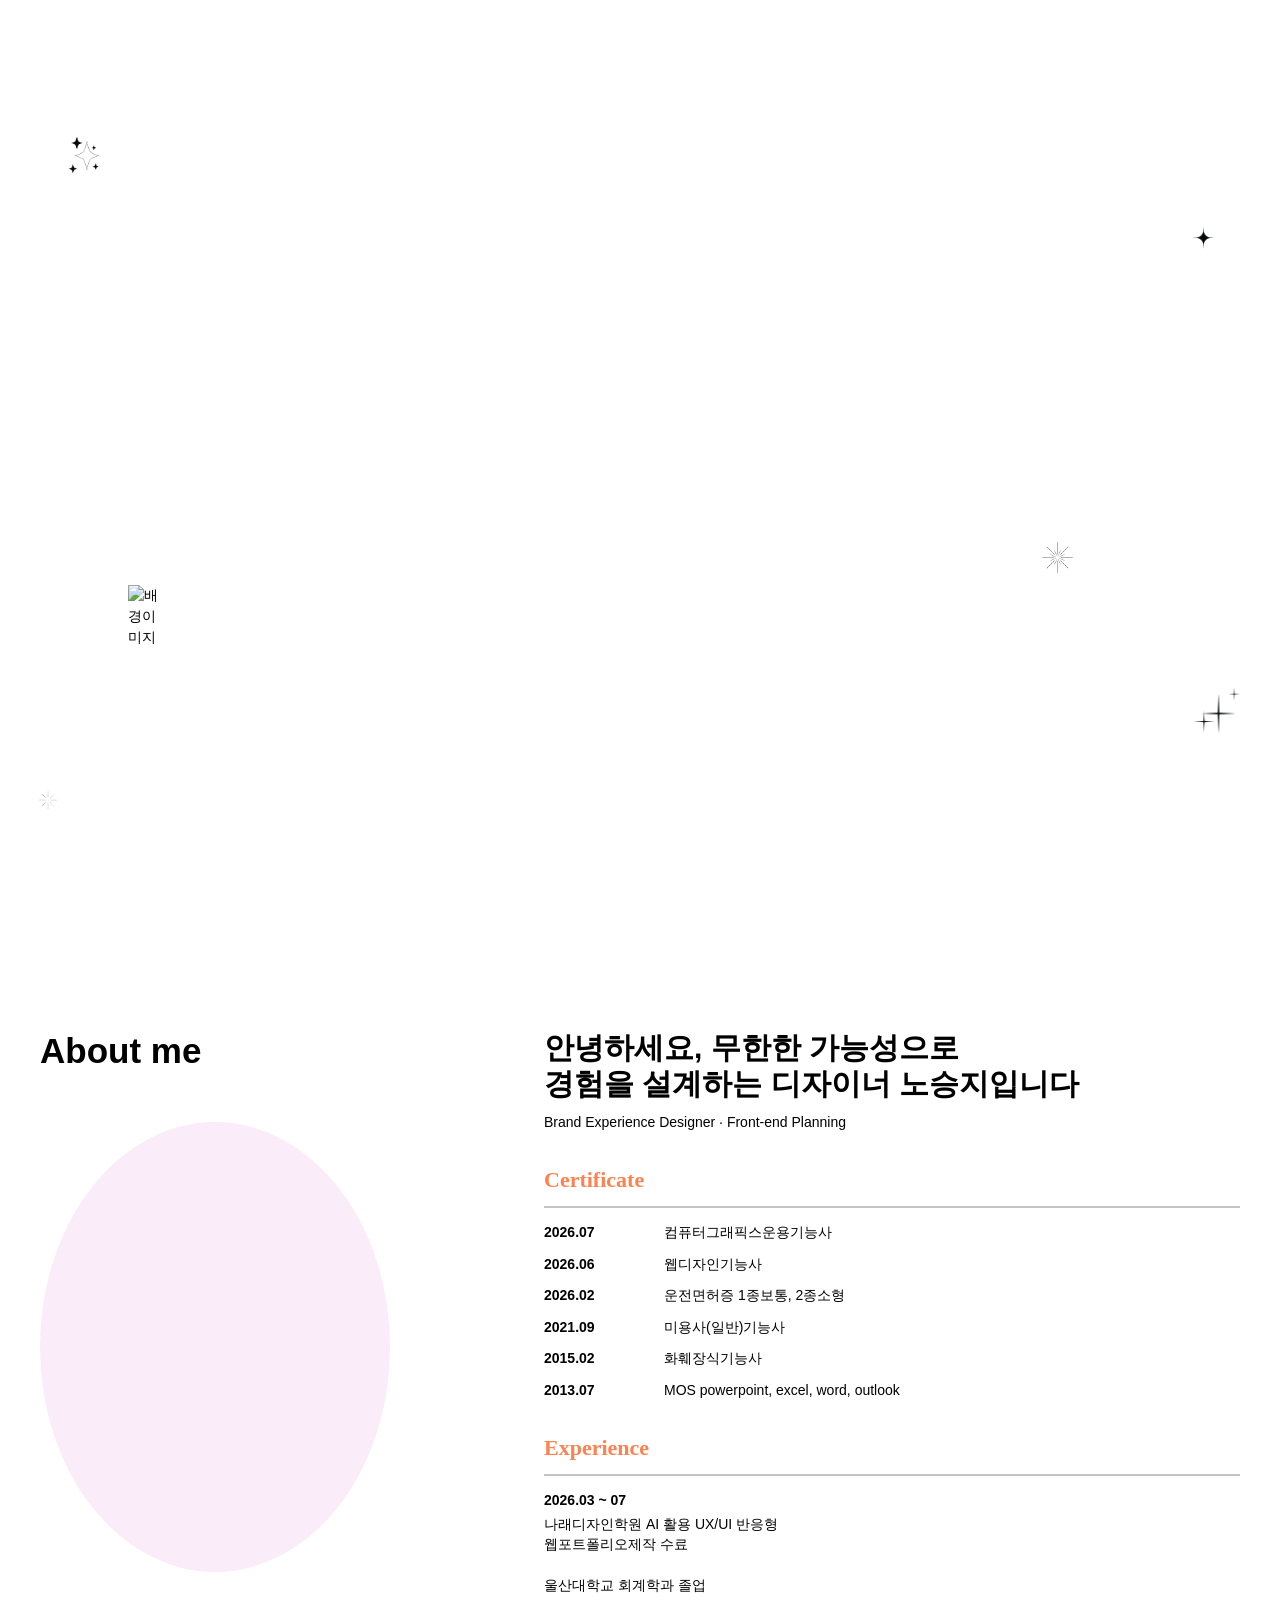
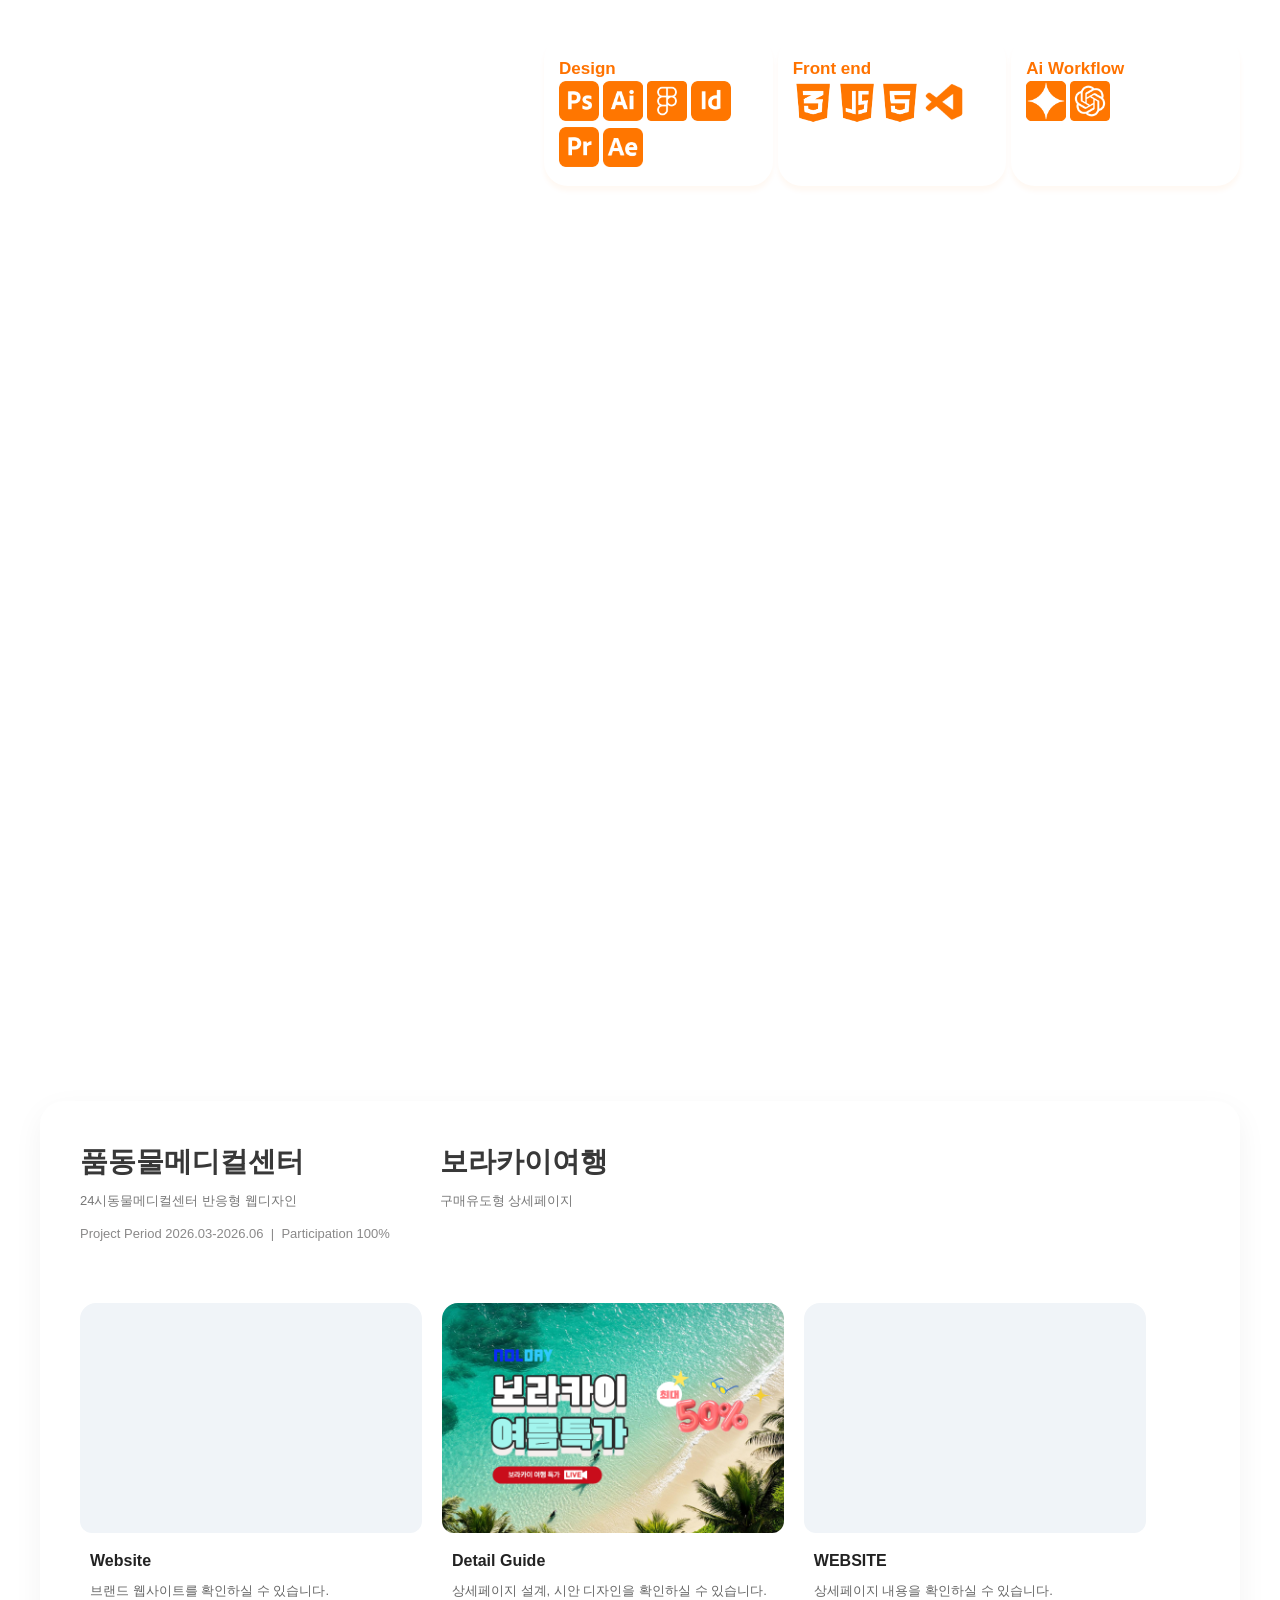
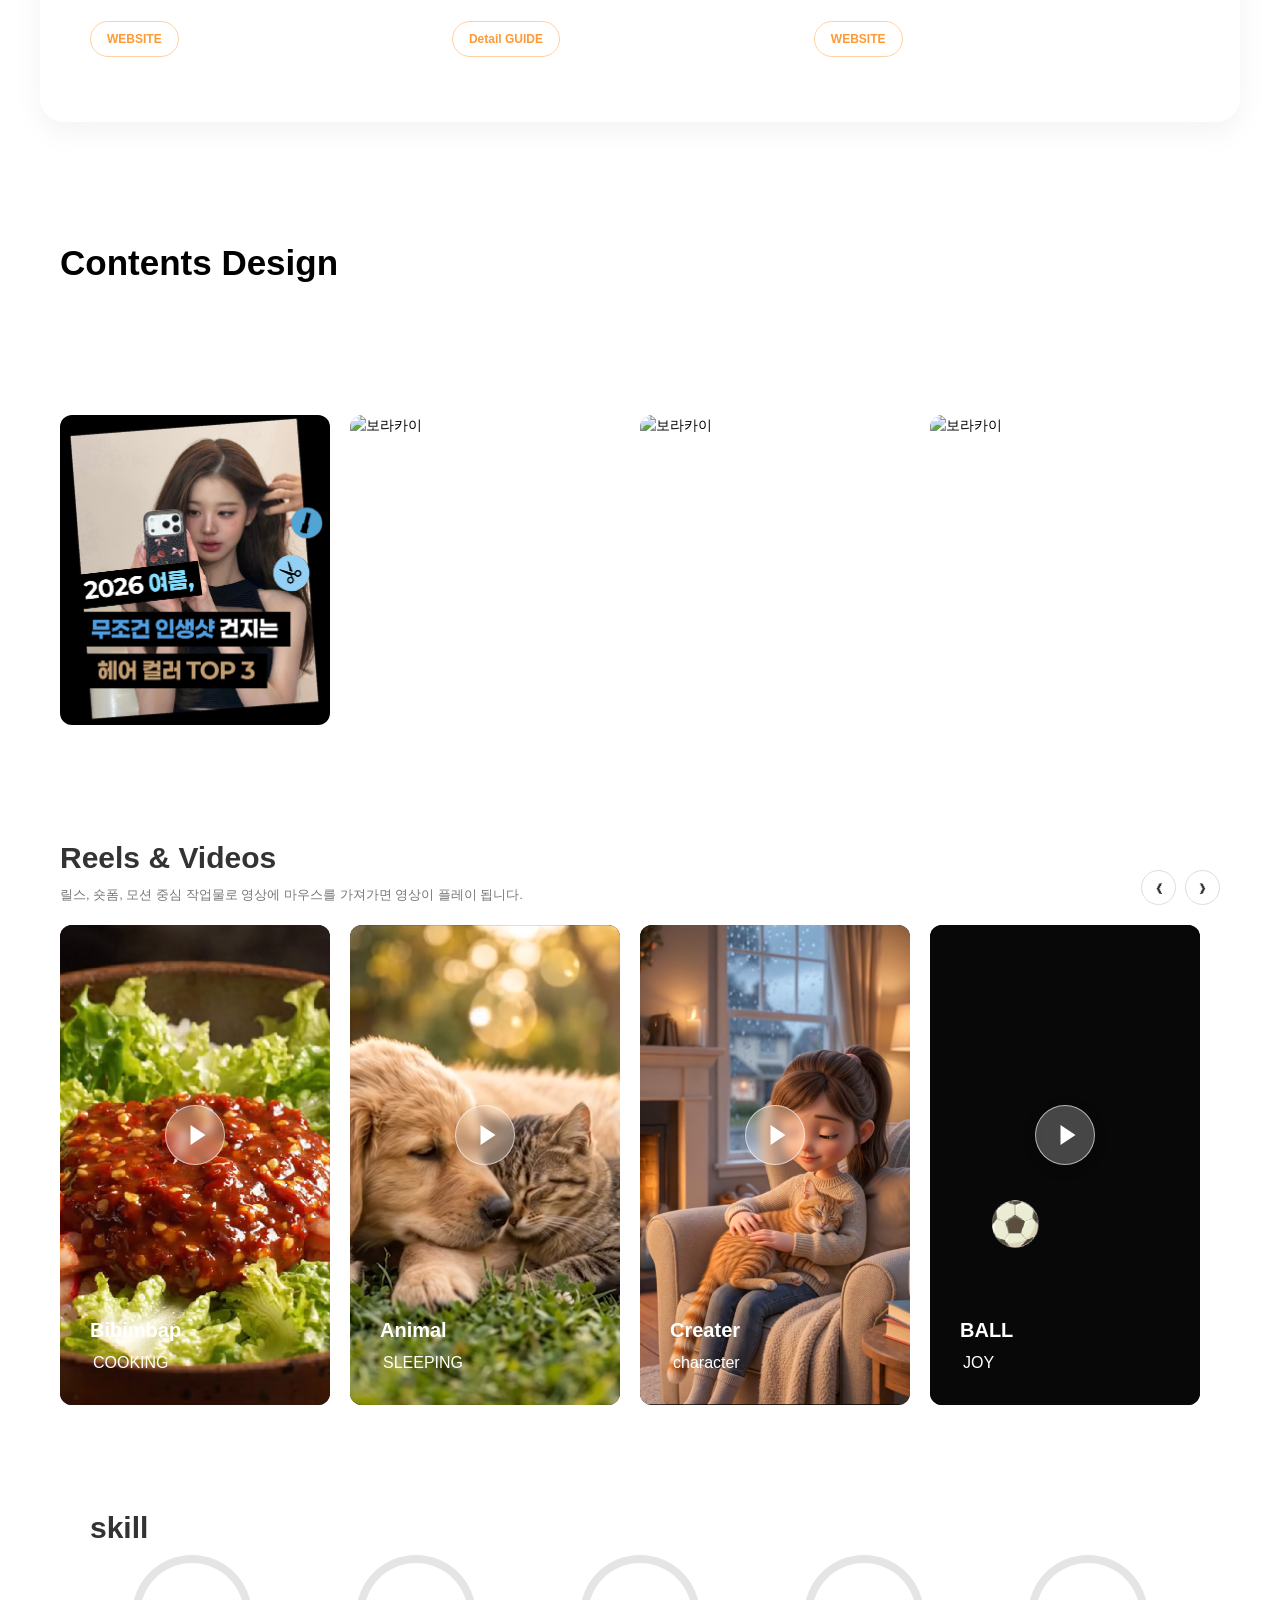
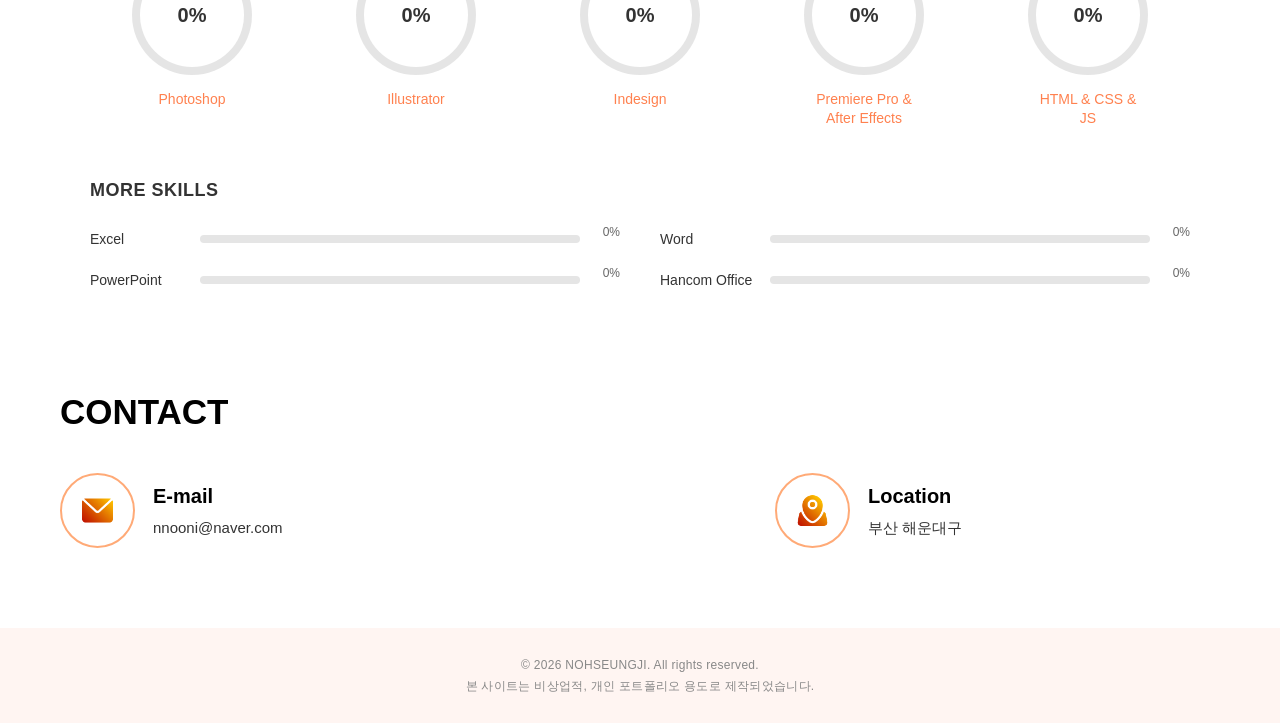
==== index.html @ 9d25d6f8 "Update index.html" ====
<!DOCTYPE html>
<html lang="ko">

<head>
    <meta charset="UTF-8">
    <meta name="viewport" content="width=device-width, initial-scale=1.0">
    <title>Portfolio</title>
    <!-- 파비콘 -->
    <link rel="shortcut icon" href="./img/favicon-96x96.png" type="image/x-icon">
    <!-- 외부 css 연결 -->
    <link rel="stylesheet" href="./css/style.css">
    <!-- CDN 형식으로 연결한 aosjs -->
    <link href="https://unpkg.com/aos@2.3.1/dist/aos.css" rel="stylesheet">
</head>

<body>
    <!-- 시작 영상 -->
    <div id="video_wrap">
        <video src="./img/ppvideo.mp4" autoplay muted loop playsinline></video>


        <div class="scroll-down">
            <span>SCROLL</span>
            <div class="arrow"></div>
        </div>
    </div>
    <!-- header GNB-->
    <header>
        <div class="inner header_wrap">
            <div class="logo"><a href="./index.html">SEUNGJI's PORTFOLIO</a></div>
            <nav>
                <ul>
                    <li><a href="#about">About</a></li>
                    <li><a href="#branding">Brand</a></li>
                    <li><a href="#contents-card-track">Artwork</a></li>
                    <li><a href="#contact-container">Contact</a></li>
                </ul>
            </nav>

        </div>
    </header><!-- header GNB 끝-->
    <!-- 배경별 -->
    <div id="background-img">
        <img src="./img/back1.png" alt="배경이미지" class="star star1">
        <img src="./img/back2.png" alt="배경이미지" class="star star2">
        <img src="./img/back3.png" alt="배경이미지" class="star star3">
        <img src="./img/back4.png" alt="배경이미지" class="star star4">
        <img src="./img/back5.png" alt="배경이미지" class="star star5">
        <img src="./img/back6.png" alt="배경이미지" class="star star6">
    </div>
    <!-- About -->
    <div class="container" >
        <section id="about" >
            <div class="inner">
                <div class="grid-2">
                    <div class="reveal">
                        <h1 data-aos="fade-right" data-aos-duration="2000">About me</h1>
                        <div class="about-me"  data-aos="fade-right" data-aos-duration="2000">

                            <!-- 본인 사진 및 영상 넣는 곳 -->
                            
                            <video src="./img/mee.mp4" autoplay muted loop playsinline ></video>
                        </div>

                    </div>
                    <div class="right_wrap" >
                        <h2 class="about-title"  data-aos="fade-left" data-aos-duration="2000">안녕하세요, 무한한 가능성으로 <br>경험을 설계하는 디자이너 노승지입니다</h2>
                        <p  data-aos="fade-left" data-aos-duration="2000">Brand Experience Designer · Front-end Planning</p>
                
                        <div class="about-cards "  data-aos="fade-left" data-aos-duration="2000" >
                            <!-- 2. Certificate 섹션 -->
                            <div class="about-section" >
                                <h3>Certificate</h3>
                                <div class="section-content">
                                    <div class="info-row"><span class="date">2026.07</span><span
                                            class="value">컴퓨터그래픽스운용기능사</span></div>
                                    <div class="info-row"><span class="date">2026.06</span><span
                                            class="value">웹디자인기능사</span></div>
                                    <div class="info-row"><span class="date">2026.02</span><span class="value">운전면허증
                                            1종보통,
                                            2종소형</span></div>
                                    <div class="info-row"><span class="date">2021.09</span><span class="value">
                                            미용사(일반)기능사</span></div>
                                    <div class="info-row"><span class="date">2015.02</span><span class="value">
                                            화훼장식기능사</span></div>
                                    <div class="info-row"><span class="date">2013.07</span><span class="value">MOS
                                            powerpoint, excel,
                                            word, outlook</span></div>
                                    
                                   
                                </div>
                            </div>

                            <!-- 3. Experience 섹션 -->
                            <div class="about-section">
                                <h3>Experience</h3>
                                <div class="section-content">
                                    <div class="info-row text-block">
                                        <span class="date">2026.03 ~ 07</span>
                                        <span class="value">
                                            나래디자인학원 AI 활용 UX/UI 반응형<br>웹포트폴리오제작 수료
                                        </span>
                                    </div>
                                   
                                    <div class="info-row text-block">
                                        <!--  <span class="date">2013</span>-->
                                        <span class="value">울산대학교 회계학과 졸업</span>
                                    </div>
                                </div>
                            </div>
                        </div>

                        <div class="info-card-wrap" >
                            <!-- 비전 카드 -->
                            <div class="info-card">
                                <h3>Design</h3>
                                <img src="./img/skill_1.png" alt="아이콘">
                                <img src="./img/skill_2.png" alt="아이콘">
                                <img src="./img/skill_3.png" alt="아이콘">
                                <img src="./img/skill_4.png" alt="아이콘">
                                <img src="./img/skill_5.png" alt="아이콘">
                                <img src="./img/skill_6.png" alt="아이콘">

                            </div>

                            <!-- 하드 스킬 카드 -->
                            <div class="info-card">
                                <h3>Front end</h3>
                                <img src="./img/skill_7.png" alt="아이콘">
                                <img src="./img/skill_8.png" alt="아이콘">
                                <img src="./img/skill_9.png" alt="아이콘">
                                <img src="./img/skill_10.png" alt="아이콘">
                            </div>
                            <div class="info-card">
                                <h3>Ai Workflow</h3>
                                <img src="./img/skill_11.png" alt="아이콘">
                                <img src="./img/skill_12.png" alt="아이콘">
                              
                            </div>
                        </div>
                    </div>
                </div>
            </div>
    </div><!-- About 끝-->
    <!-- Branding Project -->
    <div id="branding">
        <h1 data-aos="fade-left" data-aos-duration="2000">Branding Project</h1>
        <div id="Branding-Project" data-aos="fade-up" data-aos-duration="2000"><!-- 브랜딩1 -->

            <!-- 상단 헤더 (제목 및 좌우 이동 버튼) -->
            <div class="slider-header">
                <div class="title-area">
                    <h2>부산한상</h2>
                    <p>부산의 경제를 활성화하기 위한 지역 특산물 마켓 플랫폼</p>
                    <div class="project-info">Project Period 2026.03-2026.06 &nbsp;|&nbsp; Participation 100%</div>
                </div>
                <div class="nav-buttons">
                    <button class="nav-btn" id="prev-btn" aria-label="이전">&#8592;</button>
                    <button class="nav-btn" id="next-btn" aria-label="다음">&#8594;</button>
                </div>
            </div>

            <!-- 슬라이더 리스트 공간 -->
            <div class="slider-wrapper">
                <div class="card-track" id="card-track">

                    <!-- 카드 1 -->
                    <div class="card">
                        <div class="card-image" style="background-image: url(./img/b1.jpg)"></div>
                        <div class="card-content">
                            <div>
                                <div class="card-title">Brand Planning</div>
                                <div class="card-desc">브랜드의 기획, 디자인 스타일가이드를 확인하실 수 있습니다.</div>
                            </div>
                            <a href="./bi_guide.html" class="card-btn" target="_blank">BI GUIDE</a>
                        </div>
                    </div>

                    <!-- 카드 2 -->
                    <div class="card">
                        <div class="card-image" style="background-image:url(./img/b2.jpg)"></div>
                        <div class="card-content">
                            <div>
                                <div class="card-title">Mockup</div>
                                <div class="card-desc">브랜드의 다양한 제품 디자인을 확인하실 수 있습니다.</div>
                            </div>
                            <a href="./bx_guide.html" class="card-btn" target="_blank">BX GUIDE</a>
                        </div>
                    </div>

                    <!-- 카드 3 -->
                    <div class="card">
                        <div class="card-image" style="background-image: url(./img/b3.jpg)"></div>
                        <div class="card-content">
                            <div>
                                <div class="card-title">Web Guide</div>
                                <div class="card-desc">브랜드 사이트의 설계, 시안 디자인을 확인하실 수 있습니다.</div>
                            </div>
                            <a href="./web_guide.html" class="card-btn" target="_blank">WEB GUIDE</a>
                        </div>
                    </div>

                    <!-- 카드 4 -->
                    <div class="card">
                        <div class="card-image" style="background-image: url(./img/b4.jpg)"></div>
                        <div class="card-content">
                            <div>
                                <div class="card-title">Website</div>
                                <div class="card-desc">브랜드 웹사이트를 확인하실 수 있습니다.</div>
                            </div>
                            <a href="https://ss25ji-png.github.io/busanhans/" class="card-btn"
                                target="_blank">WEBSITE</a>
                        </div>
                    </div>
                    <!-- 카드 5  -->


                </div>
            </div>
        </div>
        
        <div id="Branding-Project" data-aos="fade-up" data-aos-duration="2000"><!-- 브랜딩2 -->
            
            <div class="branding_header">
            <!-- 상단 헤더 (제목 및 좌우 이동 버튼) -->
            <div class="slider-header">
                <div class="title-area">
                    <h2>품동물메디컬센터</h2>
                    <p>24시동물메디컬센터 반응형 웹디자인</p>
                    <div class="project-info">Project Period 2026.03-2026.06 &nbsp;|&nbsp; Participation 100%</div>
                </div>
              
            </div>
            <!-- 상단 헤더 (제목 및 좌우 이동 버튼) -->
            <div class="slider-header">
                <div class="title-area">
                    <h2>보라카이여행</h2>
                    <p>구매유도형 상세페이지</p>
                    
                </div>
                
            </div>
            
</div>
            <!-- 슬라이더 리스트 공간 -->
            <div class="slider-wrapper">
                <div class="card-track" id="card-track">

                   
                    <!-- 카드 4 -->
                    <div class="card">
                        <div class="card-image" style="background-image: url(./img/POOM_PC_MOCKUP.png)"></div>
                        <div class="card-content">
                            <div>
                                <div class="card-title">Website</div>
                                <div class="card-desc">브랜드 웹사이트를 확인하실 수 있습니다.</div>
                            </div>
                            <a href="https://ss25ji-png.github.io/poomamc/" class="card-btn"
                                target="_blank">WEBSITE</a>
                        </div>
                    </div>
                    
                    <!-- 카드 3 -->
                    <div class="card">
                        <div class="card-image" style="background-image: url(./img/boracay_banner.png)"></div>
                        <div class="card-content">
                            <div>
                                <div class="card-title">Detail Guide</div>
                                <div class="card-desc">상세페이지 설계, 시안 디자인을 확인하실 수 있습니다.</div>
                            </div>
                            <a href="./detail_guide.html" class="card-btn" target="_blank">Detail GUIDE</a>
                        </div>
                    </div>
                    <!-- 카드 5  -->
                       <div class="card">
                        <div class="card-image" style="background-image: url(./img/card1.png)"></div>
                        <div class="card-content">
                            <div>
                                <div class="card-title">WEBSITE</div>
                                <div class="card-desc">상세페이지 내용을 확인하실 수 있습니다.</div>
                            </div>
                            <a href="https://ss25ji-png.github.io/boracay/" class="card-btn"
                                target="_blank">WEBSITE</a>
                        </div>
                    </div>


                </div>
            </div>
        </div>
    </div> <!-- Branding Project 끝-->
    <!-- 카드 뉴스 포스트 시작-->
    <div class="contents-design-section" >
        <!-- 상단 타이틀과 버튼 영역 -->
        <div class="section-header">
            <div class="title-area">
                <h1  data-aos="fade-left" data-aos-duration="2000">Contents Design</h1>
                <h3 data-aos="fade-up" data-aos-duration="2000">Card News & Poster</h3>
                <p data-aos="fade-up" data-aos-duration="2000">카드 호버 시 콘텐츠 정보를 확인할 수 있으며, 클릭하면 팝업 형태로 콘텐츠가 펼쳐집니다.</p>
            </div>
            <!-- 버튼  -->
            <div class="slider-buttons" data-aos="fade-up" data-aos-duration="2000">
                <button id="contents-prev-btn" aria-label="이전">&#10094;</button>
                <button id="contents-next-btn" aria-label="다음">&#10095;</button>
            </div>
        </div>

        <!-- 고유한 ID와 클래스명 사용 -->
        <div id="contents-card-track" data-aos="fade-up" data-aos-duration="2000">
                 
            <!-- 카드 1 -->
            <a href="#" class="contents-card" data-category="Card News" data-title="2026 헤어 트렌드 카드뉴스"
                data-desc="2026년 여름 시즌에 어울리는 헤어 컬러 정보 콘텐츠로, 주목도를 높이는 각 컬러의 무드에 맞춘 테두리 색상 변화와 통일감 있는 타이포그래피로 가독성과 시각적 재미를 모두 높였습니다."
                data-tools="Photoshop, Figma" data-keywords="카드뉴스, Carousel, Visual Design"
                data-img1="./img/cardnew_hair1.png" data-img2="./img/cardnew_hair2.png"
                data-img3="./img/cardnew_hair3.png" data-img4="./img/cardnew_hair4.png"
                data-img5="./img/cardnew_hair5.png"><img src="./img/cardnew_hair1.png" alt="보라카이">
                <!-- 마우스 호버 시 나타날 내용 -->
                <div class="card-hover-info">
                    <span class="hover-tag">카드뉴스</span>
                    <strong class="hover-title">2026인생헤어컬러 TOP3 </strong>
                    <div class="hover-tools">
                        <span class="tool-icon al-icon"></span> <!-- 일러스트 이미지 넣을 자리 -->
                        <span class="tool-icon photoshop-icon"></span> <!-- 포토샵 이미지 넣을 자리 -->
                    </div>
                </div>
            </a>
            <!-- 카드 2 -->
            <a href="#" class="contents-card" data-category="Poster" data-title="부산한상 야외홍보물"
                data-desc="통일감 있는 타이포그래피로 가독성과 시각적 재미를 모두 높였습니다."
                data-tools="Photoshop, Illustrator" data-keywords="카드뉴스, Carousel, Visual Design"
                data-img1="./img/busan_banner_3.jpg"><img src="./img/busan_banner_3.jpg" alt="보라카이">
                <!-- 마우스 호버 시 나타날 내용 -->
                <div class="card-hover-info">
                    <span class="hover-tag">홍보물</span>
                    <strong class="hover-title">부산한상홍보물</strong>
                    <div class="hover-tools">
                       <span class="tool-icon al-icon"></span> <!-- 일러스트 이미지 넣을 자리 -->
                        <span class="tool-icon photoshop-icon"></span> <!-- 포토샵 이미지 넣을 자리 -->
                    </div>
                </div>
            </a>
            <!-- 카드 3 -->
                <a href="#" class="contents-card" data-category="Banner" data-title="부산한상 야외홍보물"
                data-desc="통일감 있는 타이포그래피로 가독성과 시각적 재미를 모두 높였습니다."
                data-tools="Photoshop, Illustrator" data-keywords="카드뉴스, Carousel, Visual Design"
                data-img1="./img/busan_banner_2.jpg"><img src="./img/busan_banner_2.jpg" alt="보라카이">
                <!--  마우스 호버 시 나타날 내용 -->
                <div class="card-hover-info">
                    <span class="hover-tag">베너</span>
                    <strong class="hover-title">부산한상베너</strong>
                    <div class="hover-tools">
                        <span class="tool-icon al-icon"></span> <!-- 일러스트 이미지 넣을 자리 -->
                        <span class="tool-icon photoshop-icon"></span> <!-- 포토샵 이미지 넣을 자리 -->
                    </div>
                </div>
            </a>
            <!-- 카드 4 -->
            <a href="#" class="contents-card" data-category="Poster" data-title="부산한상 야외홍보물"
                data-desc="통일감 있는 타이포그래피로 가독성과 시각적 재미를 모두 높였습니다."
                data-tools="Photoshop, Illustrator" data-keywords="카드뉴스, Carousel, Visual Design"
                data-img1="./img/busan_banner_1.jpg"><img src="./img/busan_banner_1.jpg" alt="보라카이">
                <!--  마우스 호버 시 나타날 내용 -->
                <div class="card-hover-info">
                    <span class="hover-tag">홍보물</span>
                    <strong class="hover-title">부산한상홍보물</strong>
                    <div class="hover-tools">
                         <span class="tool-icon al-icon"></span> <!-- 일러스트 이미지 넣을 자리 -->
                        <span class="tool-icon photoshop-icon"></span> <!-- 포토샵 이미지 넣을 자리 -->
                    </div>
                </div>
            </a>
            <!-- 카드 5 -->
            <a href="#" class="contents-card"><img src="./img/comingsoon.png" alt="ing~"></a>
        </div>
    </div><!-- 카드 뉴스 포스트 끝-->
    <!-- 포스터 팝업창 시작-->
    <div id="contents-popup" class="popup-overlay">
        <button class="popup-close" aria-label="닫기">&times;</button>
        <div class="popup-content-box">
            <!-- 왼쪽: 이미지 영역 -->
            <div class="popup-left">
                <button id="popup-slide-prev" class="popup-slide-btn" aria-label="이전 이미지">&#10094;</button>

                <div class="popup-img-wrap">
                    <img src="" alt="팝업 이미지" id="popup-img">
                </div>

                <button id="popup-slide-next" class="popup-slide-btn" aria-label="다음 이미지">&#10095;</button>

                <!-- 현재 몇 번째 장인지 보여주는 인디케이터 (예시: 1 / 5) -->
                <div class="popup-page-num"><span id="current-page">1</span> / 5</div>
            </div>

            <!-- 오른쪽: 상세 내용 텍스트 영역 -->
            <div class="popup-right">
                <span id="popup-category" class="popup-tag">Category</span>
                <h2 id="popup-title">프로젝트 제목</h2>
                <p id="popup-desc">여기에 상세 설명글이 들어갑니다.</p>

                <div class="popup-meta-block">
                    <h4>Tools</h4>
                    <p id="popup-tools">사용 툴 정보</p>
                </div>

                <div class="popup-meta-block">
                    <h4>Keywords</h4>
                    <div id="popup-keywords" class="keyword-tags-area">
                        <!-- 자바스크립트가 태그를 동적으로 생성해 줄 자리입니다 -->
                    </div>
                </div>
            </div>
        </div>
    </div><!-- 포스터 팝업창 끝-->
    <!-- 릴스비디오 시작 -->
    <div class="contents-design-section" >
        <!-- 상단 타이틀과 버튼 영역 (Reels 전용) -->
        <div class="section-header">
            <div class="title-area">
                <h3 data-aos="fade-up" data-aos-duration="2000">Reels & Videos</h3>
                <p data-aos="fade-up" data-aos-duration="2000">릴스, 숏폼, 모션 중심 작업물로 영상에 마우스를 가져가면 영상이 플레이 됩니다.</p>
            </div>
            <div class="slider-buttons">
                <button id="video-prev-btn" aria-label="이전">&#10094;</button>
                <button id="video-next-btn" aria-label="다음">&#10095;</button>
            </div>
        </div>

        <!-- 비디오 슬라이더 트랙 -->
        <div id="video-card-track" data-aos="fade-up" data-aos-duration="2000">
            <!-- 비디오 카드 1 -->
            <a href="#" class="video-card" data-video="./img/C_1.mp4" data-category="Reels" data-title="요리영상"
                data-desc="모션의 리듬감과 빠른 템포의 편집을 활용하여 시청자의 이탈을 막고, 브랜드 메시지를 강렬하게 전달할 수 있도록 구성했습니다."
                data-tools="Gemini, Flow Ai" data-keywords="Motion Graphics, Reels, Shortform">
                <img src="./img/c_m_1.png" alt="영상 1 썸네일" class="thumb-img">
                <video src="./img/C_1.mp4" loop muted playsinline class="hover-video"></video>
                <div class="play-btn-overlay">
                    <div class="play-icon"></div>
                    <div class="card-text-wrap">
                        <h3 class="card-title">Bibimbap</h3>
                           <p class="card-subtitle">COOKING</p>
                    </div>
                </div>
            </a>
            <!-- 릴스 카드 2 -->
            <a href="#" class="video-card" data-video="./img/poommm.mp4" data-category="Videos"
                data-title="Animal video" data-desc="감성적인 매너와 부드러운 화면전환으로 효과를 연출한 디자인 모션 작업물입니다."
                data-tools="After Effects, Premiere Pro" data-keywords="Visual Art, Concept Video, Motion">
                <img src="./img/poom.png" alt="영상 2 썸네일" class="thumb-img">
                <video src="./img/poommm.mp4" loop muted playsinline class="hover-video"></video>
                <div class="play-btn-overlay">
                    <div class="play-icon"></div>
                    <div class="card-text-wrap">
                        <h3 class="card-title">Animal</h3>
                        <p class="card-subtitle">SLEEPING</p>
                    </div>
                </div>
            </a>

            <!-- 릴스 카드 3 -->
            <a href="#" class="video-card" data-video="./img/ai_v1.mp4" data-category="Videos" data-title="Video"
                data-desc="트렌디한 숏폼 플랫폼에 최적화된 9:16 세로형 포트폴리오 영상입니다. 모션의 리듬감과 빠른 템포의 편집을 활용하여 시청자의 이탈을 막고, 강렬하게 전달할 수 있도록 구성했습니다." data-tools="Gemini, Flow Ai"
                data-keywords="Visual Art, Concept Video, Motion">
                <img src="./img/ai_v_m1.png" alt="영상 2 썸네일" class="thumb-img">
                <video src="./img/ai_v1.mp4" loop muted playsinline class="hover-video"></video>
                <div class="play-btn-overlay">
                    <div class="play-icon"></div>
                     <div class="card-text-wrap">
                        <h3 class="card-title">Creater</h3>
                        <p class="card-subtitle">character</p>
                    </div>
                </div>
            </a>
            <!-- 릴스 카드 4 -->
            <a href="#" class="video-card" data-video="./img/ball.mp4" data-category="Reels" data-title="Video"
                data-desc="재미를 시각 효과를 연출한 디자인 모션 작업물입니다." data-tools="After Effects"
                data-keywords="Visual Art, Concept Video, Motion">
                <img src="./img/ball_intro.png" alt="영상 2 썸네일" class="thumb-img">
                <video src="./img/ball.mp4" loop muted playsinline class="hover-video"></video>
                <div class="play-btn-overlay">
                    <div class="play-icon"></div>
                    <div class="card-text-wrap">
                        <h3 class="card-title">BALL</h3>
                        <p class="card-subtitle">JOY</p>
                    </div>
                </div>
            </a>
            <!-- 릴스 카드 5 -->
            <a href="#" class="video-card" data-video="./img/v_4.mp4" data-category="Videos" data-title="브랜드 컨셉 무비 02"
                data-desc="감성적인 톤앤매너와 정교한 시각 효과를 연출한 디자인 모션 작업물입니다." data-tools="Gemini, Flow Ai"
                data-keywords="Visual Art, Concept Video, Motion">
                <img src="./img/v_m_4.png" alt="영상 2 썸네일" class="thumb-img">
                <video src="./img/v_4.mp4" loop muted playsinline class="hover-video"></video>
                <div class="play-btn-overlay">
                    <div class="play-icon"></div>
                    <div class="card-text-wrap">
                        <h3 class="card-title">Animal</h3>
                        <p class="card-subtitle">CAT</p>
                    </div>
                </div>
            </a>
            <!-- 릴스 카드 6 -->
            <a href="#" class="video-card" data-video="./img/v_3.mp4" data-category="Videos" data-title="브랜드 컨셉 무비 02"
                data-desc="감성적인 톤앤매너와 정교한 시각 효과를 연출한 디자인 모션 작업물입니다." data-tools="Gemini, Flow Ai"
                data-keywords="Visual Art, Concept Video, Motion">
                <img src="./img/v_m_3.png" alt="영상 2 썸네일" class="thumb-img">
                <video src="./img/v_3.mp4" loop muted playsinline class="hover-video"></video>
                <div class="play-btn-overlay">
                    <div class="play-icon"></div>
                    <div class="card-text-wrap">
                        <h3 class="card-title">Animal</h3>
                        <p class="card-subtitle">RUNNING</p>
                    </div>
                </div>
            </a>
        </div>
    </div> <!-- 릴스 비디오 끝-->
    <!-- 릴스 비디오 팝업 시작-->
    <div id="video-popup" class="video-popup-overlay">
        <button class="video-popup-close" aria-label="닫기">&times;</button>
        <div class="video-popup-content-box">
            <!-- 왼쪽: 큰 비디오 재생 영역 -->
            <div class="video-popup-left">
                <video src="" id="popup-video" controls autoplay></video>
            </div>
            <!-- 오른쪽: 상세 내용 텍스트 영역 -->
            <div class="video-popup-right">
                <span id="video-popup-category" class="video-popup-tag">Category</span>
                <h2 id="video-popup-title">영상 제목</h2>
                <p id="video-popup-desc">여기에 영상 상세 설명글이 들어갑니다.</p>

                <div class="video-popup-meta-block">
                    <h4>Tools</h4>
                    <p id="video-popup-tools">사용 툴 정보</p>
                </div>

                <div class="video-popup-meta-block">
                    <h4>Keywords</h4>
                    <div id="video-popup-keywords" class="video-keyword-tags-area">
                        <!-- 자바스크립트가 동적으로 생성할 자리 -->
                    </div>
                </div>
            </div>
        </div>
    </div><!-- 릴스 비디오 팝업 끝-->
    <!-- 스킬 시작-->
    <div class="skills-container" >
        <div class="title-area">
            <h3>skill</h3>
        </div>

        <!-- 상단 원형 그래프 영역 -->
        <div class="circle-skills">
            <div class="circle-item">
                <div class="circle-progress" data-target="92">
                    <span class="skill-number">0%</span>
                </div>
                <p class="skill-name red-text">Photoshop</p>
            </div>
            <div class="circle-item">
                <div class="circle-progress" data-target="92">
                    <span class="skill-number">0%</span>
                </div>
                <p class="skill-name red-text">Illustrator</p>
            </div>
            <div class="circle-item">
                <div class="circle-progress" data-target="82">
                    <span class="skill-number">0%</span>
                </div>
                <p class="skill-name red-text">Indesign</p>
            </div>
            <div class="circle-item">
                <div class="circle-progress" data-target="92">
                    <span class="skill-number">0%</span>
                </div>
                <p class="skill-name red-text">Premiere Pro &<br>After Effects</p>
            </div>
            <div class="circle-item">
                <div class="circle-progress" data-target="90">
                    <span class="skill-number">0%</span>
                </div>
                <p class="skill-name red-text">HTML & CSS &<br>JS</p>
            </div>
        </div>

        <!-- 하단 MORE SKILLS 영역 -->
        <div class="more-skills-section">
            <h3>MORE SKILLS</h3>
            <div class="bar-skills-grid">
                <!-- 왼쪽 컬럼 -->
                <div class="bar-column">
                    <div class="bar-item">
                        <span class="bar-name">Excel</span>
                        <div class="bar-track">
                            <div class="bar-fill" data-target="85"></div>
                        </div>
                        <span class="bar-number">0%</span>
                    </div>
                    <div class="bar-item">
                        <span class="bar-name">PowerPoint</span>
                        <div class="bar-track">
                            <div class="bar-fill" data-target="95"></div>
                        </div>
                        <span class="bar-number">0%</span>
                    </div>
                </div>
                <!-- 오른쪽 컬럼 -->
                <div class="bar-column">
                    <div class="bar-item">
                        <span class="bar-name">Word</span>
                        <div class="bar-track">
                            <div class="bar-fill" data-target="90"></div>
                        </div>
                        <span class="bar-number">0%</span>
                    </div>
                    <div class="bar-item">
                        <span class="bar-name">Hancom Office</span>
                        <div class="bar-track">
                            <div class="bar-fill" data-target="95"></div>
                        </div>
                        <span class="bar-number">0%</span>
                    </div>
                </div>
            </div>
        </div>
    </div> <!-- 스킬 끝-->
    <!-- 푸터시작 -->
    <section class="contact-footer-section">
        <!-- CONTACT 영역 -->
        <div class="contact-container" id="contact-container">
            <h2 class="contact-title">CONTACT</h2>

            <div class="contact-grid">
                <!-- 1. Phone -->
              

                <!-- 2. E-mail -->
                <div class="contact-item">
                    <div class="icon-circle">
                        <img src="./img/p2.png" alt="메일">
                    </div>
                    <div class="contact-text">
                        <h3>E-mail</h3>
                        <p>nnooni@naver.com</p>
                    </div>
                </div>

                <!-- 3. Location -->
                <div class="contact-item">
                    <div class="icon-circle">
                        <img src="./img/p3.png" alt="장소">
                    </div>
                    <div class="contact-text">
                        <h3>Location</h3>
                        <p>부산 해운대구</p>
                    </div>
                </div>
            </div>
        </div>

        <!-- 하단 푸터 (Footer) 영역 -->
        <footer class="site-footer">
            <p>&copy; 2026 NOHSEUNGJI. All rights reserved.</p>
            <p>본 사이트는 비상업적, 개인 포트폴리오 용도로 제작되었습니다.</p>
        </footer>
    </section>
    <!-- 푸터끝 -->

    <!-- 스크롤 업 버튼 -->
    <button id="scroll_up_btn">
        <div class="circle-text">
            <span style="--i:1">S</span><span style="--i:2">C</span><span style="--i:3">R</span><span
                style="--i:4">O</span><span style="--i:5">L</span><span style="--i:6">L</span>
            <span style="--i:7"> </span>
            <span style="--i:8">U</span><span style="--i:9">P</span>
            <span style="--i:10"> </span>
            <span style="--i:11">S</span><span style="--i:12">C</span><span style="--i:13">R</span><span
                style="--i:14">O</span><span style="--i:15">L</span><span style="--i:16">L</span>
            <span style="--i:17"> </span>
            <span style="--i:18">U</span><span style="--i:19">P</span>
            <span style="--i:20"> </span>
        </div>
        <div class="up-arrow"></div>
    </button>


    <!-- AOS -->
    <script src="https://unpkg.com/aos@next/dist/aos.js"></script>
    <script>
        AOS.init();
    </script>

    <!-- js -->
    <script src="./js/jquery-4.0.0.min.js"></script>
    <script src="./js/script.js"></script>





</body>

</html>
---- css/style.css ----
* {
    margin: 0;
    padding: 0;
    box-sizing: border-box;
}

a {
    text-decoration: none;
    color: inherit;
}

ul {
    list-style: none;
}

html {
    scroll-behavior: smooth;
}

@font-face {
    font-family: 'Pretendard';
    src: url('https://cdn.jsdelivr.net/gh/projectnoonnu/pretendard@1.0/Pretendard-Light.woff2') format('woff2');
    font-weight: 300;
    font-display: swap;
}

body {
    font-family: Arial, sans-serif, 'Pretendard';
    font-size: 14px;
    line-height: 1.5;
}


#video_wrap {
    width: 100%;
    height: 100vh;

    overflow: hidden;
    transition: opacity 0.1s ease-out;
    will-change: opacity;

}

#video_wrap video {
    width: 100%;
    height: 100%;
    object-fit: cover;

}

.scroll-down {
    position: absolute;
    bottom: 30px;
    /* 화면 밑에서부터의 거리 */
    left: 50%;
    transform: translateX(-50%);
    display: flex;
    flex-direction: column;
    align-items: center;
    gap: 10px;
    /* 글자와 화살표 사이 간격 */
    z-index: 5;
    /* 영상보다 위에 보이도록 설정 */
    color: #ffffff;
    /* 글자 색상 (하얀색) */
    font-family: sans-serif;
    font-size: 14px;
    letter-spacing: 2px;
    /* 글자 자간 */
}

/* 2. CSS로 깔끔한 아래 방향 화살표(v모양) 만들기 */
.scroll-down .arrow {
    width: 12px;
    height: 12px;
    border-right: 2px solid #ffffff;
    /* 오른쪽 테두리 */
    border-bottom: 2px solid #ffffff;
    /* 아래쪽 테두리 */
    transform: rotate(45deg);
    /* 45도 회전시켜 v 모양으로 변형 */

    /* [핵심] bounce라는 애니메이션을 1.5초 동안 무한 반복 */
    animation: bounce 1.5s infinite ease-in-out;
}

/* 3. 위아래로 통통 튀는 애니메이션 정의 */
@keyframes bounce {

    0%,
    100% {
        transform: rotate(45deg) translate(0, 0);
    }

    50% {
        transform: rotate(45deg) translate(8px, 8px);
        /* 대각선(아래) 방향으로 살짝 이동 */
    }
}


header,
#background-img,
.container {
    position: relative;
    z-index: 10;
    background: transparent;
}



/* ===== header ===== */
header {
    position: fixed;
    top: 0;
    left: 0;
    width: 100%;
    height: 80px;
    z-index: 100;
    margin: auto;
    background: rgba(235, 235, 235, 0.4);
    backdrop-filter: blur(10px);
    box-shadow: 0 5px 20px rgba(38, 15, 42, 0.123);
    transition: opacity 0.2s ease-in-out;
    opacity: 0;
    pointer-events: none;

}

header.visible {
    opacity: 1;
    pointer-events: auto;
    /* 나타나면 다시 메뉴 클릭이 가능하도록 복구 */
}

.header_wrap {
    display: flex;
    justify-content: space-between;
    align-items: center;
    max-width: 1600px;
    margin: auto;
    height: 100%;
    color: #353535;
    padding: 0 50px;

}

.logo {
    font-size: 20px;
    font-weight: bold;
}

nav ul {
    display: flex;
    gap: 40px;
    list-style: none;
}

nav a {
    color: #525252;
    text-decoration: none;
    font-size: 16px;
    font-weight: bold;
    position: relative;
    padding-bottom: 4px;
    transition: all 0.3s;
}

nav a::after {
    content: '';
    position: absolute;
    bottom: 0;
    left: 0;
    width: 0;
    height: 2px;
    background-color: #ff814f;
    transition: width 0.3s ease;
}

nav a.active,
nav a:hover {
    color: #ff814f;
}

nav a.active::after,
nav a:hover::after {
    width: 100%;
}

.contact-btn a {
    background-color: #000000;
    border-radius: 50px;
    color: #fff;
    padding: 10px 20px;
}

.contact-btn a.active,
.contact-btn a:hover {
    background-color: #c553fa;
}

/* 별 */
#background-img {
    position: fixed;
    top: 0;
    left: 0;
    width: 100vw;
    height: 100vh;
    pointer-events: none;
    z-index: -1;
}

/* 2. 모든 별의 공통 설정 */
.star {
    position: absolute;

}

/* 3. 움직임 효과(애니메이션) 정의 */
/* 효과 A: 돌면서 반짝이기 */
@keyframes spinAndBlink {

    0%,
    100% {
        transform: rotate(0deg);
        opacity: 0.2;
    }

    50% {
        transform: rotate(180deg);
        opacity: 1;
    }
}

/* 효과 B: 반대로 돌면서 빠르게 반짝이기 */
@keyframes reverseSpinAndBlink {

    0%,
    100% {
        transform: rotate(360deg);
        opacity: 0.3;
    }

    50% {
        transform: rotate(0deg);
        opacity: 0.9;
    }
}

/* 효과 C: 회전 없이 깜빡이기만 하기 */
@keyframes justBlink {

    0%,
    100% {
        opacity: 0.1;
    }

    50% {
        opacity: 1;
    }
}


/* 4. [중요] 각 별들의 위치, 크기, 애니메이션 속도 제어 */

/* 1번 별: 왼쪽 위, 조금 크게, 느리게 작동 */
.star1 {
    top: 15%;
    left: 5%;
    width: 40px;
    animation: spinAndBlink 6s infinite ease-in-out;
}

/* 2번 별: 오른쪽 위, 작게, 아주 빠르게 작동 */
.star2 {
    top: 25%;
    right: 5%;
    width: 25px;
    animation: reverseSpinAndBlink 3s infinite ease-in-out;
}

/* 3번 별: 화면 정중앙 근처, 보통 크기, 깜빡이기만 함 */
.star3 {
    top: 65%;
    left: 10%;
    width: 30px;
    animation: justBlink 4s infinite ease-in-out;
}

/* 4번 별: 왼쪽 아래, 작게, 부드럽게 반짝임 */
.star4 {
    bottom: 10%;
    left: 3%;
    width: 20px;
    animation: spinAndBlink 5s infinite ease-in-out;
}

/* 5번 별: 오른쪽 아래, 크게, 반대로 회전 */
.star5 {
    bottom: 18%;
    right: 3%;
    width: 50px;
    animation: reverseSpinAndBlink 7s infinite ease-in-out;
}

/* 6번 별: 화면 중간 우측, 보통 크기, 빠르게 깜빡임 */
.star6 {
    top: 60%;
    right: 16%;
    width: 35px;
    animation: justBlink 2.5s infinite ease-in-out;
}


/* ===== container ===== */
.container {
    width: 1200px;
    margin: 130px auto;
}

/* About */
#about {
    background: #fff;
}

.grid-2 {
    display: flex;
    gap: 80px;

}

.reveal {
    width: 50%;
}

.right_wrap {
    width: 58%;
}

.about-me {
    width: 350px;
    height: 450px;
    border-radius: 50%;
    background-color: #faecf9;
    margin-top: 50px;
    overflow: hidden;
    position: relative;
}

.about-me video {
    display: block;
    width: 100%;
    height: 100%;
    object-fit: cover;
    position: absolute;
    top: 0;
    left: 0;
}

.about-title {
    font-size: 30px;
    font-weight: 700;
    line-height: 1.2;
    margin-bottom: 10px;
}
.reveal h1{
      font-size: 35px;
    font-weight: 900;
    margin-bottom: 40px;
    line-height: 1.2;
}

.about-desc {
    color: #64748b;
    font-size: 16px;
    margin-top: 20px;
    margin-bottom: 10px;
}

.about-cards {
   display: flex;
    flex-direction: column;
    justify-content: space-between;
    gap: 30px;
    width: 100%;
    max-width: 1200px;
    margin: 30px auto;

}


.about-section {
    flex: 1;
    min-width: 0;

}



/* 대제목 (About Me, Certificate, Experience) */
.about-section h3 {
    font-family: 'Playfair Display', serif;
    font-size: 22px;
    font-weight: 700;
    padding-bottom: 10px;
    margin-bottom: 10px;
    border-bottom: 2px solid#9796958f;
    color: #ff814f;
}

.section-content {
    display: flex;
    flex-direction: column;
    gap: 12px;
    padding-top: 5px;
}

.info-row {
    display: flex;
    align-items: flex-start;
    font-size: 14px;
    line-height: 1.4;
    color: #000000;
}

.info-row .label {
    font-weight: 700;
    width: 57px;
    flex-shrink: 0;
}

.info-row .date {
    font-weight: 700;
    width: 120px;
    flex-shrink: 0;
}

.info-row .value {
    font-weight: 400;
    word-break: keep-all;
}

.info-row.text-block {
    flex-direction: column;
    gap: 5px;
    margin-bottom: 10px;
}

.info-row.text-block .value {
    padding-left: 0;
}

.info-card-wrap {
    display: flex;
    justify-content: space-between;
    gap: 5px;
  

}

.info-card img {
    width: 40px;
}

.info-card {
    filter: invert(53%) sepia(93%) saturate(3025%) hue-rotate(1deg) brightness(102%) contrast(106%);
    padding: 20px 15PX;
    border-radius: 32px;
    width: 330px;
    height: 150px;
    box-sizing: border-box;
    box-shadow: 0 5px 5px rgba(0, 0, 0, 0.05);
    border-radius: 24px;
}

.info-card h3 {
    color: rgb(61, 61, 61);
    font-size: 17px;
    font-weight: 600;
    display: flex;
    align-items: center;
    gap: 12px;
}


.info-card p {
    color: #64748b;
}


/* ==========================================
   반응형 모바일 스타일 (화면 너비 600px 이하)
   ========================================== */
@media screen and (max-width: 600px) {

    body,
    #about {
        max-width: 100%;
        overflow-x: hidden;
    }

    .grid-2 {
        flex-direction: column;
        gap: 30px;
        padding: 0 15px;
    }

    .reveal,
    .right_wrap {
        width: 100%;
    }

    .about-me {
        width: 240px;
        height: 240px;
        margin: 30px 0 0 0;
    }

    .right_wrap {
        width: 100%;
        box-sizing: border-box;
    }

    .about-title,
    .about-desc {
        width: 100%;
        max-width: 100%;
        box-sizing: border-box;
        word-break: keep-all;
    }

    .about-cards {
        flex-direction: column;
        gap: 35px;
        width: 100%;
        max-width: 100%;
        margin: 30px 0;
        padding: 0 15px;
        box-sizing: border-box;
    }

    .info-row {
        font-size: 13px;
    }

    .info-card-wrap {
        flex-direction: column;
        align-items: center;
        gap: 15px;
        width: 100%;
        max-width: 100%;
        box-sizing: border-box;
    }

    /*미니 카드 */
    .info-card {
        width: 100% !important;
        max-width: 100%;
        height: auto;
        padding: 15px;
        box-sizing: border-box;
    }

    .info-card h3 {
        font-size: 15px;
        gap: 8px;
    }

    .info-card p {
        font-size: 13px;
        margin-top: 5px;
    }

    /* ===== 비디오  ===== */
    #video_wrap {
        height: 100vh;
    }

    .scroll-down {
        bottom: 20px;
        font-size: 12px;
    }

    .scroll-down .arrow {
        width: 10px;
        height: 10px;
    }

    /* ===== 10. 상단 헤더(Header) 모바일 스타일 ===== */
    header {
        height: 60px;
    }

    .header_wrap {
        padding: 0 20px;
    }

    .logo {
        font-size: 16px;
    }

    nav ul {
        gap: 15px;
    }

    nav a {
        font-size: 13px;
    }

    .contact-btn a {
        padding: 6px 12px;
        font-size: 12px;
    }

}







/* 메인 컨테이너 */
#branding {
    width: 100%;
    max-width: 1200px;
    margin: 100px auto;
}

#branding h1 {
    font-size: 35px;
    font-weight: 900;
    margin-bottom: 40px;
    line-height: 1.2;
}

#Branding-Project {
    background-color: #ffffff;
    padding: 40px;
    width: 100%;
    max-width: 1200px;
    margin: auto;
    margin-bottom: 50px;
    box-shadow: 0 10px 30px rgba(0, 0, 0, 0.05);
    border-radius: 24px;
    position: relative;

}

.branding_header {
    display: flex;
    gap: 50px;
}

/* 상단 헤더 영역 (타이틀 & 버튼) */
.slider-header {
    display: flex;
    justify-content: space-between;
    align-items: flex-start;
    margin-bottom: 50px;

}

.title-area h2 {
    font-size: 28px;
    color: #383838;
    margin-bottom: 8px;
    font-weight: bold;
}

.title-area p {
    font-size: 17px;
    color: #1a2f74;
    line-height: 1.6;
}

.project-info {
    font-size: 13px;
    color: #8a8989;
    margin-top: 12px;
}

/* 컨트롤 버튼 */
.nav-buttons {
    display: flex;
    gap: 10px;
    margin-top: 75px;
}

.nav-btn {
    width: 40px;
    height: 40px;
    border-radius: 50%;
    border: 1px solid #e0e0e0;
    background-color: #fff;
    cursor: pointer;
    display: flex;
    align-items: center;
    justify-content: center;
    font-size: 18px;
    color: #333;
    transition: all 0.2s ease;
}

.nav-btn:hover {
    background-color: #f0f0f0;
    border-color: #ccc;
}

/* 카드 슬라이더 트랙 */
.slider-wrapper {
    overflow: hidden;
    width: 100%;
}

.card-track {
    display: flex;
    gap: 20px;
    overflow-x: auto;
    scroll-behavior: smooth;
    scroll-snap-type: x mandatory;
    padding-top: 10px;
    padding-bottom: 15px;
    -ms-overflow-style: none;
    scrollbar-width: none;
}

.card-track::-webkit-scrollbar {
    display: none;
}

/* 개별 카드 스타일 */
.card {
    flex: 0 0 calc((100% - 60px) / 3.1);
    /* 화면 배치 */
    min-width: 250px;
    background: #fff;

    border-radius: 16px;
    overflow: hidden;
    scroll-snap-align: start;
    display: flex;
    flex-direction: column;

    transition: transform 0.3s ease, box-shadow 0.3s ease, border-color 0.3s ease;
}

.card:hover {
    transform: translateY(-8px);
    box-shadow: 0 12px 24px rgba(0, 0, 0, 0.1);
    border-color: #0066ff;
}

.card-image {
    width: 100%;
    height: 230px;
    background-color: #f0f4f8;
    border-radius: 12px;
    margin-bottom: 16px;
    display: flex;
    align-items: center;
    justify-content: center;
    font-weight: bold;
    color: #aaa;
    font-size: 14px;
    background-size: cover;
    background-position: center;
}

.card-content {
    flex-grow: 1;
    display: flex;
    flex-direction: column;
    justify-content: space-between;
}

.card-title {
    font-size: 16px;
    font-weight: 700;
    color: #222;
    margin-bottom: 8px;
    padding: 0 10px;
}

.card-desc {
    font-size: 13px;
    color: #666;
    line-height: 1.5;
    margin-bottom: 20px;
    padding: 0 10px;
}

.card-btn {
    display: inline-block;
    align-self: flex-start;
    padding: 8px 16px;
    border: 1px solid #ffd0a0;
    border-radius: 20px;
    color: #ff9933;
    font-size: 12px;
    font-weight: 600;
    text-decoration: none;
    text-align: center;
    transition: all 0.2s ease;
    margin-left: 10px;
    margin-bottom: 10px;
}

.card-btn:hover {
    background-color: #fff9f2;
}

/* --------카드 포스트 ---------*/
.contents-design-section {
    width: 100%;
    max-width: 1200px;
    margin: 70px auto;
    padding: 20px;
    box-sizing: border-box;
}

.section-header {
    display: flex;
    justify-content: space-between;
    align-items: flex-end;
    margin-bottom: 20px;
}

.title-area h1 {
    font-size: 35px;
    font-weight: 900;
    margin-bottom: 40px;
    line-height: 1.2;
}

.title-area h3 {
    font-size: 30px;
    margin: 0 0 5px 0;
    color: #333;
}

.title-area p {
    font-size: 13px;
    margin: 0;
    color: #777;
}

/* 동그란 이동 버튼 스타일 */
.slider-buttons button {
    width: 35px;
    height: 35px;
    border-radius: 50%;
    border: 1px solid #ddd;
    background-color: #fff;
    cursor: pointer;
    font-size: 14px;
    color: #333;
    transition: all 0.2s ease;
    margin-left: 5px;
}

.slider-buttons button:hover {
    background-color: #f5f5f5;
    border-color: #bbb;
}

/* [중요] Contents Design 구역 전용 트랙 설정 */
#contents-card-track {
    display: flex;
    gap: 20px;
    overflow-x: auto;
    scroll-behavior: smooth;
    -ms-overflow-style: none;
    scrollbar-width: none;
}

#contents-card-track::-webkit-scrollbar {
    display: none;
   
}

/* 개별 카드 스타일 */
.contents-card {
    flex: 0 0 calc((100% - (20px * 4)) / 4);
    min-width: 180px;
    cursor: pointer;
    border-radius: 12px;
    overflow: hidden;
    position: relative;
}

.contents-card img {
    width: 100%;
    height: 310px;
    display: block;
    object-fit: cover;
}

/* --- 검은색  정보창 --- */
.card-hover-info {
    position: absolute;
    top: 0;
    left: 0;
    width: 100%;
    height: 100%;
    background: linear-gradient(to top, rgba(0, 0, 0, 0.822) 0%, rgba(0, 0, 0, 0.4) 40%, transparent 100%);
    display: flex;
    flex-direction: column;
    justify-content: flex-end;
    padding: 20px;
    box-sizing: border-box;
    opacity: 0;
    transform: translateY(50px);
    transition: opacity 0.35s ease, transform 0.35s cubic-bezier(0.25, 1, 0.5, 1);
    z-index: 2;
}

.contents-card:hover .card-hover-info {
    opacity: 1;
    transform: translateY(0);
}

.hover-tag {
    align-self: flex-start;
    font-size: 11px;
    color: #ffffff;
    border: 1px solid #ffffff;
    padding: 3px 12px;
    border-radius: 20px;
    font-weight: 500;
    margin-bottom: 12px;
}

/* 흰색 굵은 제목  */
.hover-title {
    font-size: 14px;
    color: #ffffff;
    font-weight: 700;
    line-height: 1.4;
    margin-bottom: 12px;
    word-break: keep-all;
}

.hover-tools {
    display: flex;
    gap: 6px;
}

/* 사각형 툴 아이콘 흰색 빈 상자 베이스 */
.tool-icon {
    width: 22px;
    height: 22px;
     filter: brightness(0) invert(1);
    border-radius: 4px;
    background-size: 70%;
    background-position: center;
    background-repeat: no-repeat;
}

.al-icon {
    background-image: url(../img/skill_1.png);
    background-size: cover;
    background-position: center;
    background-repeat: no-repeat;
    width: 24px;
    height: 24px;
}

.photoshop-icon {
    background-image: url(../img/skill_2.png);
    background-size: cover;
    background-position: center;
    background-repeat: no-repeat;
    width: 24px;
    height: 24px;
}
.figma-icon{
        background-image: url(../img/skill_3.png);
    background-size: cover;
    background-position: center;
    background-repeat: no-repeat;
    width: 24px;
    height: 24px;
}


.popup-overlay {
    position: fixed;
    top: 0;
    left: 0;
    width: 100vw;
    height: 100vh;
    background-color: rgba(255, 255, 255, 0.65);

    backdrop-filter: blur(15px);

    -webkit-backdrop-filter: blur(15px);

    display: flex;
    justify-content: center;
    align-items: center;
    z-index: 9999;

    opacity: 0;

    pointer-events: none;

    transition: opacity 0.3s ease;

}

/* 팝업창이 켜졌을 때 활성화되는 클래스 */
.popup-overlay.active {
    opacity: 1;
    pointer-events: auto;
}

/* 상세페이지형 2단 분할 팝업 메인 박스 */
.popup-content-box {
    display: flex;
    width: 90%;
    max-width: 900px;
    height: 80vh;
    background-color: #ffffff;
    border-radius: 16px;
    box-shadow: 0 20px 50px rgba(0, 0, 0, 0.08);
    overflow: hidden;
}

/* 왼쪽 이미지 구역 (50% 차지) */
.popup-left {
    flex: 1.1;
    background-color: #f9f9f9;
    display: flex;
    justify-content: center;
    align-items: center;
    overflow: hidden;
    padding: 20px;
    position: relative;
}

.popup-img-wrap {
    width: 100%;
    height: 100%;
    display: flex;
    justify-content: center;
    align-items: center;
}

#popup-img {
    max-width: 100%;
    max-height: 100%;
    object-fit: contain;
    transition: opacity 0.2s ease-in-out;
}

/* 팝업 내부 이미지 전환 화살표 버튼 */
.popup-slide-btn {
    position: absolute;
    top: 50%;
    transform: translateY(-50%);
    width: 40px;
    height: 40px;
    border-radius: 50%;
    background-color: rgba(255, 255, 255, 0.8);
    border: 1px solid #e0e0e0;
    font-size: 16px;
    color: #333;
    cursor: pointer;
    display: flex;
    align-items: center;
    justify-content: center;
    z-index: 5;
    transition: all 0.2s ease;
    box-shadow: 0 2px 8px rgba(0, 0, 0, 0.05);
}

.popup-slide-btn:hover {
    background-color: #ffffff;
    box-shadow: 0 4px 12px rgba(0, 0, 0, 0.1);
}

#popup-slide-prev {
    left: 15px;
}

#popup-slide-next {
    right: 15px;
}

/* 하단 5/5 페이지 번호 인디케이터 */
.popup-page-num {
    position: absolute;
    bottom: 15px;
    left: 50%;
    transform: translateX(-50%);
    background-color: #0052cc;
    color: #ffffff;
    font-size: 12px;
    font-weight: 600;
    padding: 4px 14px;
    border-radius: 20px;
    letter-spacing: 0.5px;
    z-index: 5;
}


/* 오른쪽 텍스트 설명 구역 (50% 차지) */
.popup-right {
    flex: 1;
    padding: 40px;
    box-sizing: border-box;
    display: flex;
    flex-direction: column;
    overflow-y: auto;
    border-left: 1px solid #f0f0f0;
}

/* 카테고리 알약 태그 */
.popup-tag {
    align-self: flex-start;
    font-size: 12px;
    font-weight: bold;
    color: #444;
    background-color: #f0f0f0;
    padding: 4px 14px;
    border-radius: 20px;
    margin-bottom: 15px;
}

/* 상세 팝업 대제목 */
#popup-title {
    font-size: 22px;
    font-weight: 700;
    color: #000000;
    margin: 0 0 20px 0;
}

/* 본문 상세 설명 */
#popup-desc {
    font-size: 14px;
    color: #555555;
    line-height: 1.6;
    margin: 0 0 30px 0;
    word-break: keep-all;
}

/* 하단 Tools 및 Keywords 데이터 블록 */
.popup-meta-block {
    border-top: 1px solid #eeeeee;
    padding: 15px 0;
}

.popup-meta-block h4 {
    font-size: 13px;
    color: #888888;
    margin: 0 0 8px 0;
    text-transform: uppercase;
}

.popup-meta-block p {
    font-size: 14px;
    color: #222222;
    margin: 0;
    font-weight: 500;
}

/* 키워드 태그 정렬 상자 */
.keyword-tags-area {
    display: flex;
    flex-wrap: wrap;
    gap: 6px;
}

/* 개별 키워드 알약 스타일 */
.keyword-tag {
    font-size: 12px;
    color: #666666;
    border: 1px solid #e0e0e0;
    padding: 3px 12px;
    border-radius: 20px;
    background-color: #ffffff;
}

/* 닫기 버튼 (X) */
.popup-close {
    position: absolute;
    top: 30px;
    right: 40px;
    font-size: 50px;
    background: none;
    border: none;
    color: #333;
    cursor: pointer;
    line-height: 1;
}

/* 반응형 */
@media (max-width: 768px) {
    .popup-content-box {
        flex-direction: column;
        height: 90vh;
    }

    .popup-left {
        height: 40%;
        flex: none;
    }

    .popup-right {
        padding: 25px;
    }
}

/* ----------------비디오------------------ */
#video-card-track {
    display: flex;
    gap: 20px;
    overflow-x: auto;
    scroll-behavior: smooth;
    -ms-overflow-style: none;
    scrollbar-width: none;
    padding-bottom: 10px;
}

#video-card-track::-webkit-scrollbar {
    display: none;
}

.play-btn-overlay {
    position: absolute;
    top: 0;
    left: 0;
    width: 100%;
    height: 100%;
    display: flex;
    flex-direction: column;
    align-items: center;
    z-index: 3;
    pointer-events: none;
    transition: opacity 0.3s ease;
    opacity: 1;
    padding: 30px 20px;
    box-sizing: border-box;
}

/* 2. 동그란 반투명 원형 버튼 */
.play-btn-overlay .play-icon {
    width: 60px;
    height: 60px;
    background: rgba(255, 255, 255, 0.25);
    backdrop-filter: blur(5px);
    -webkit-backdrop-filter: blur(5px);
    border: 1.5px solid rgba(255, 255, 255, 0.6);
    border-radius: 50%;
    position: relative;
    box-shadow: 0 4px 15px rgba(0, 0, 0, 0.1);
    margin-top: auto;
    margin-bottom: auto;
}

/* 3. 원형 버튼 내부의 하얀색 삼각형 화살표 */
.play-btn-overlay .play-icon::after {
    content: '';
    position: absolute;
    top: 50%;
    left: 55%;
    transform: translate(-50%, -50%);
    border-left: 15px solid #fff;
    border-top: 10px solid transparent;
    border-bottom: 10px solid transparent;
}

/* 맨 아래 배치될 텍스트 묶음 상자 */
.play-btn-overlay .card-text-wrap {
    width: 100%;
    text-align: left;
    display: flex;
    flex-direction: column;
    gap: 6px;
}

/* 큰 제목 스타일  */
.play-btn-overlay .card-title {
    color: #ffffff;
    font-size: 20px;
    font-weight: 900;
    margin: 0;
    word-break: keep-all;
}

/* 작은 소제목 스타일  */
.play-btn-overlay .card-subtitle {
    color: #ffffff;
    font-size: 16px;
    font-weight: 400;
    margin-left: 13px;
}



.video-card:hover .play-btn-overlay {
    opacity: 0;
}

/* --- 릴스/숏폼 전용 카드 스타일 --- */
.video-card {
    flex: 0 0 calc((100% - (20px * 4)) / 4);

    min-width: 180px;
    aspect-ratio: 9 / 16;
    border-radius: 12px;
    overflow: hidden;
    display: block;
    cursor: pointer;
    position: relative;
    background-color: #000;
}

.video-card .thumb-img {
    width: 100%;
    height: 100%;
    object-fit: cover;
    display: block;
    position: absolute;
    top: 0;
    left: 0;
    z-index: 2;
    transition: opacity 0.3s ease;
}

.video-card .hover-video {
    width: 100%;
    height: 100%;
    object-fit: cover;
    display: block;
    position: absolute;
    top: 0;
    left: 0;
    z-index: 1;
    opacity: 0;
    transition: opacity 0.5s ease-in-out 0.15s;
}

.video-card:hover .thumb-img {
    opacity: 0;
}

.video-card:hover .hover-video {
    opacity: 1;
}


.video-popup-overlay {
    position: fixed;
    top: 0;
    left: 0;
    width: 100vw;
    height: 100vh;
    background-color: rgba(255, 255, 255, 0.65);
    backdrop-filter: blur(15px);
    -webkit-backdrop-filter: blur(15px);
    display: flex;
    justify-content: center;
    align-items: center;
    z-index: 9999;
    opacity: 0;
    pointer-events: none;
    transition: opacity 0.3s ease;
}

.video-popup-overlay.active {
    opacity: 1;
    pointer-events: auto;
}

.video-popup-content {
    height: 85vh;
    aspect-ratio: 9 / 16;
    box-shadow: 0 15px 35px rgba(0, 0, 0, 0.1);
    border-radius: 12px;
    overflow: hidden;
    background: #000;
    display: flex;
}

#popup-video {
    width: 100%;
    height: 100%;
    object-fit: contain;
    display: block;
}


.video-popup-content-box {
    display: flex;
    width: 90%;
    max-width: 950px;
    height: 80vh;
    background-color: #ffffff;
    border-radius: 16px;
    box-shadow: 0 20px 50px rgba(0, 0, 0, 0.08);
    overflow: hidden;
}

.video-popup-left {
    flex: 1.1;
    background-color: #000000;
    display: flex;
    justify-content: center;
    align-items: center;
    overflow: hidden;
}

.video-popup-right {
    flex: 1;
    padding: 40px;
    box-sizing: border-box;
    display: flex;
    flex-direction: column;
    overflow-y: auto;
    border-left: 1px solid #f0f0f0;
    background-color: #ffffff;
}

.video-popup-tag {
    align-self: flex-start;
    font-size: 12px;
    font-weight: bold;
    color: #444;
    background-color: #f0f0f0;
    padding: 4px 14px;
    border-radius: 20px;
    margin-bottom: 15px;
}

/* 영상 팝업 제목 */
#video-popup-title {
    font-size: 22px;
    font-weight: 700;
    color: #000000;
    margin: 0 0 20px 0;
}

/* 영상 설명 */
#video-popup-desc {
    font-size: 14px;
    color: #555555;
    line-height: 1.6;
    margin: 0 0 30px 0;
    word-break: keep-all;
}

/* 하단 툴 및 키워드 라인 */
.video-popup-meta-block {
    border-top: 1px solid #eeeeee;
    padding: 15px 0;
}

.video-popup-meta-block h4 {
    font-size: 13px;
    color: #888888;
    margin: 0 0 8px 0;
    text-transform: uppercase;
}

.video-popup-meta-block p {
    font-size: 14px;
    color: #222222;
    margin: 0;
    font-weight: 500;
}

/* 키워드 영역 */
.video-keyword-tags-area {
    display: flex;
    flex-wrap: wrap;
    gap: 6px;
}

.keyword-tag {
    font-size: 12px;
    color: #666666;
    border: 1px solid #e0e0e0;
    padding: 3px 12px;
    border-radius: 20px;
    background-color: #ffffff;
}

/* 닫기 버튼 */
.video-popup-close {
    position: absolute;
    top: 30px;
    right: 40px;
    font-size: 50px;
    background: none;
    border: none;
    color: #333;
    cursor: pointer;
    line-height: 1;
    z-index: 10000;
}

/* 반응형 모바일 배치 */
@media (max-width: 768px) {
    .video-popup-content-box {
        flex-direction: column;
        height: 90vh;
    }

    .video-popup-left {
        height: 45%;
        flex: none;
    }

    .video-popup-right {
        padding: 25px;
    }
}

.video-popup-close {
    position: absolute;
    top: 30px;
    right: 40px;
    font-size: 50px;
    background: none;
    border: none;
    color: #333;
    cursor: pointer;
    line-height: 1;
}

/* ----------------------------------스킬 */

.skills-container {
    width: 100%;
    max-width: 1100px;
    margin: 40px auto;
    color: #333;
}

/* 원형 그래프 레이아웃 */
.circle-skills {
    display: flex;
    justify-content: space-between;
    gap: 20px;
    margin-bottom: 50px;
    flex-wrap: wrap;
}

.circle-item {
    flex: 1;
    min-width: 140px;
    display: flex;
    flex-direction: column;
    align-items: center;
}

.circle-progress {
    position: relative;
    width: 120px;
    height: 120px;
    border-radius: 50%;
    background: conic-gradient(#333333 0deg, #e5e5e5 0deg);
    display: flex;
    justify-content: center;
    align-items: center;
    margin-bottom: 15px;
}


.circle-progress::before {
    content: '';
    position: absolute;
    width: 104px;
    height: 104px;
    background: #ffffff;
    border-radius: 50%;
}

.skill-number {
    position: relative;
    font-size: 20px;
    font-weight: bold;
    color: #333;
}

.skill-name {
    font-size: 14px;
    font-weight: 500;
    text-align: center;
    line-height: 1.3;
}

.red-text {
    color: #ff814f;
}

.more-skills-section h3 {
    font-size: 18px;
    font-weight: bold;
    margin-bottom: 25px;
    letter-spacing: 0.5px;
}

.bar-skills-grid {
    display: flex;
    gap: 40px;
}

.bar-column {
    flex: 1;
    display: flex;
    flex-direction: column;
    gap: 20px;
}

.bar-item {
    display: flex;
    align-items: center;
    position: relative;
}

.bar-name {
    width: 110px;
    font-size: 14px;
    font-weight: 500;
}

.bar-track {
    flex: 1;
    height: 8px;
    background-color: #e5e5e5;
    border-radius: 4px;
    position: relative;
    overflow: hidden;
    margin-right: 40px;
}

.bar-fill {
    height: 100%;
    width: 0%;
  
    background-color: #ff814f;
    border-radius: 4px;
}

/* 막대 우측 상단 숫자 */
.bar-number {
    position: absolute;
    right: 0;
    top: -6px;
    font-size: 12px;
    color: #666;
}

/* 푸터 */
.contact-footer-section {
    width: 100%;
    background-color: #ffffff;
    margin: 0;
    padding: 0;
}

.contact-container {
    width: 100%;
    max-width: 1200px;
    margin: 0 auto;
    padding: 60px 20px 80px 20px;
    box-sizing: border-box;
}

.contact-title {
    font-size: 35px;
    font-weight: 900;
    margin-bottom: 40px;
    line-height: 1.2;
}

.contact-grid {

    display: flex;
    justify-content: space-between;
    align-items: center;
    gap: 270px;
}

.contact-item {
    display: flex;
    align-items: center;
    gap: 18px;
    flex: 1;
}

/* 동그란 주황색 테두리 빈칸 상자 */
.icon-circle {
    width: 75px;
    height: 75px;
    border: 2px solid #ffaa77;
   
    border-radius: 50%;
    display: flex;
    justify-content: center;
    align-items: center;
    flex-shrink: 0;
    background-color: transparent;
    
}

/* [추가] 추후 넣게 될 내 이미지 아이콘 최적화 설정 */
.icon-circle img {
    width: 35px;
    height: 35px;
    object-fit: contain;
    display: block;
}

/* 텍스트 스타일 */
.contact-text h3 {
    font-size: 20px;
    font-weight: bold;
    color: #000000;
    margin: 0 0 6px 0;
}

.contact-text p {
    font-size: 15px;
    color: #333333;
    margin: 0;
    white-space: nowrap;
}

/* 하단 핑크빛 푸터 */
.site-footer {
    width: 100%;
    background-color: #fff5f2;
    padding: 25px 20px;
    box-sizing: border-box;
    text-align: center;
}

.site-footer p {
    font-size: 12px;
    color: #888888;
    margin: 4px 0;
    line-height: 1.4;
    letter-spacing: 0.3px;
}

/* 모바일 반응형 */
@media (max-width: 768px) {
    .contact-grid {
        flex-direction: column;
        align-items: flex-start;
        gap: 25px;
    }
}

/* 업버튼 */

#scroll_up_btn {
    position: fixed;
    bottom: 40px;
    right: 40px;
    width: 100px;
    height: 100px;
    background: transparent;
    border: none;
    opacity: 0;
    color: #000000;
    border-radius: 50%;
    cursor: pointer;
    display: flex;
    justify-content: center;
    align-items: center;
    z-index: 999;
    overflow: visible;
    transition: opacity 0.3s ease-in-out, transform 0.2s ease-in-out;

}

#scroll_up_btn:hover {
    transform: scale(1.08);
}

.circle-text {
    position: absolute;
    width: 100%;
    height: 100%;
    color: #000000;
    font-size: 11px;
    font-weight: bold;
    font-family: sans-serif;
    animation: spin 8s linear infinite;
}

.circle-text span {
    position: absolute;
    top: 0;
    left: 50%;
    transform-origin: center 50px;
    transform: translateX(-50%) rotate(calc(var(--i) * 18deg));
}

.up-arrow {
    width: 14px;
    height: 14px;
    border-left: 3px solid #585858;
    border-top: 3px solid #595959;
    transform: rotate(45deg) translateY(3px) translateX(3px);
   
}

@keyframes spin {
    0% {
        transform: rotate(0deg);
    }

    100% {
        transform: rotate(360deg);
    }
}
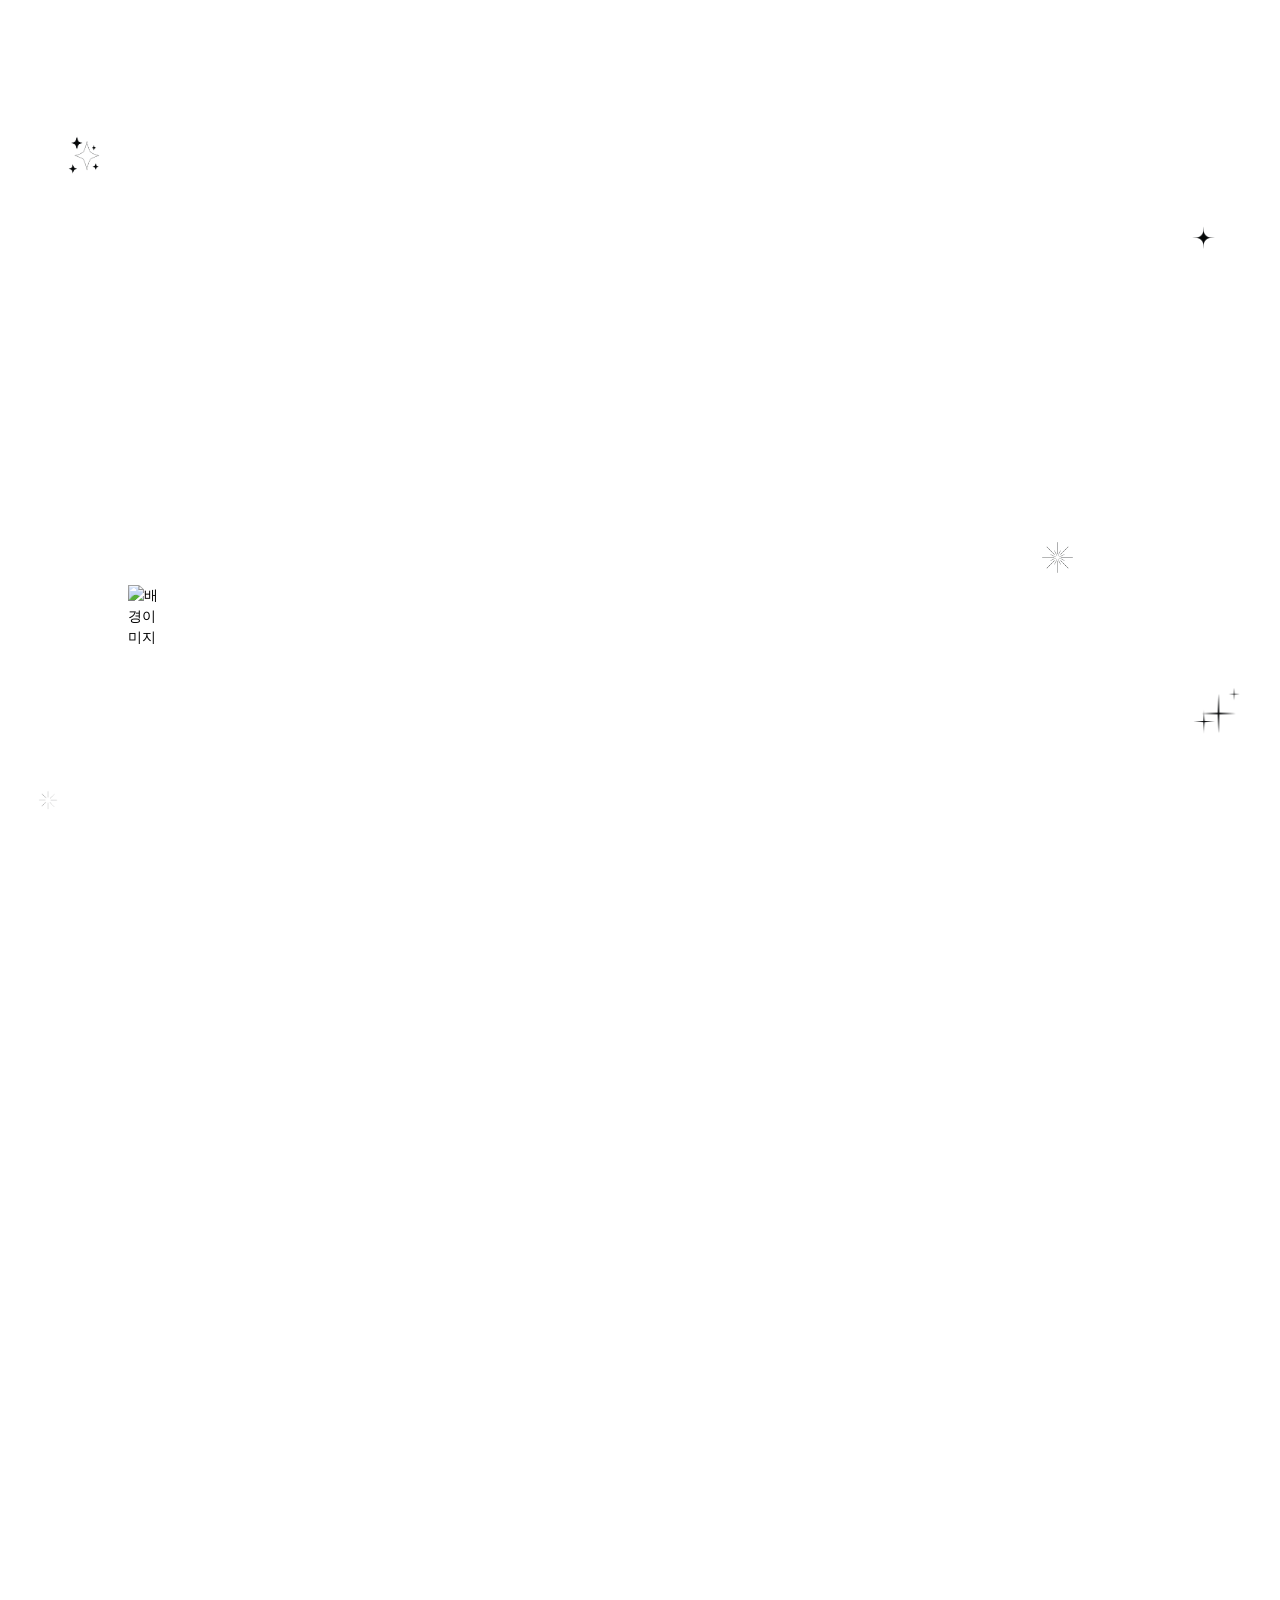
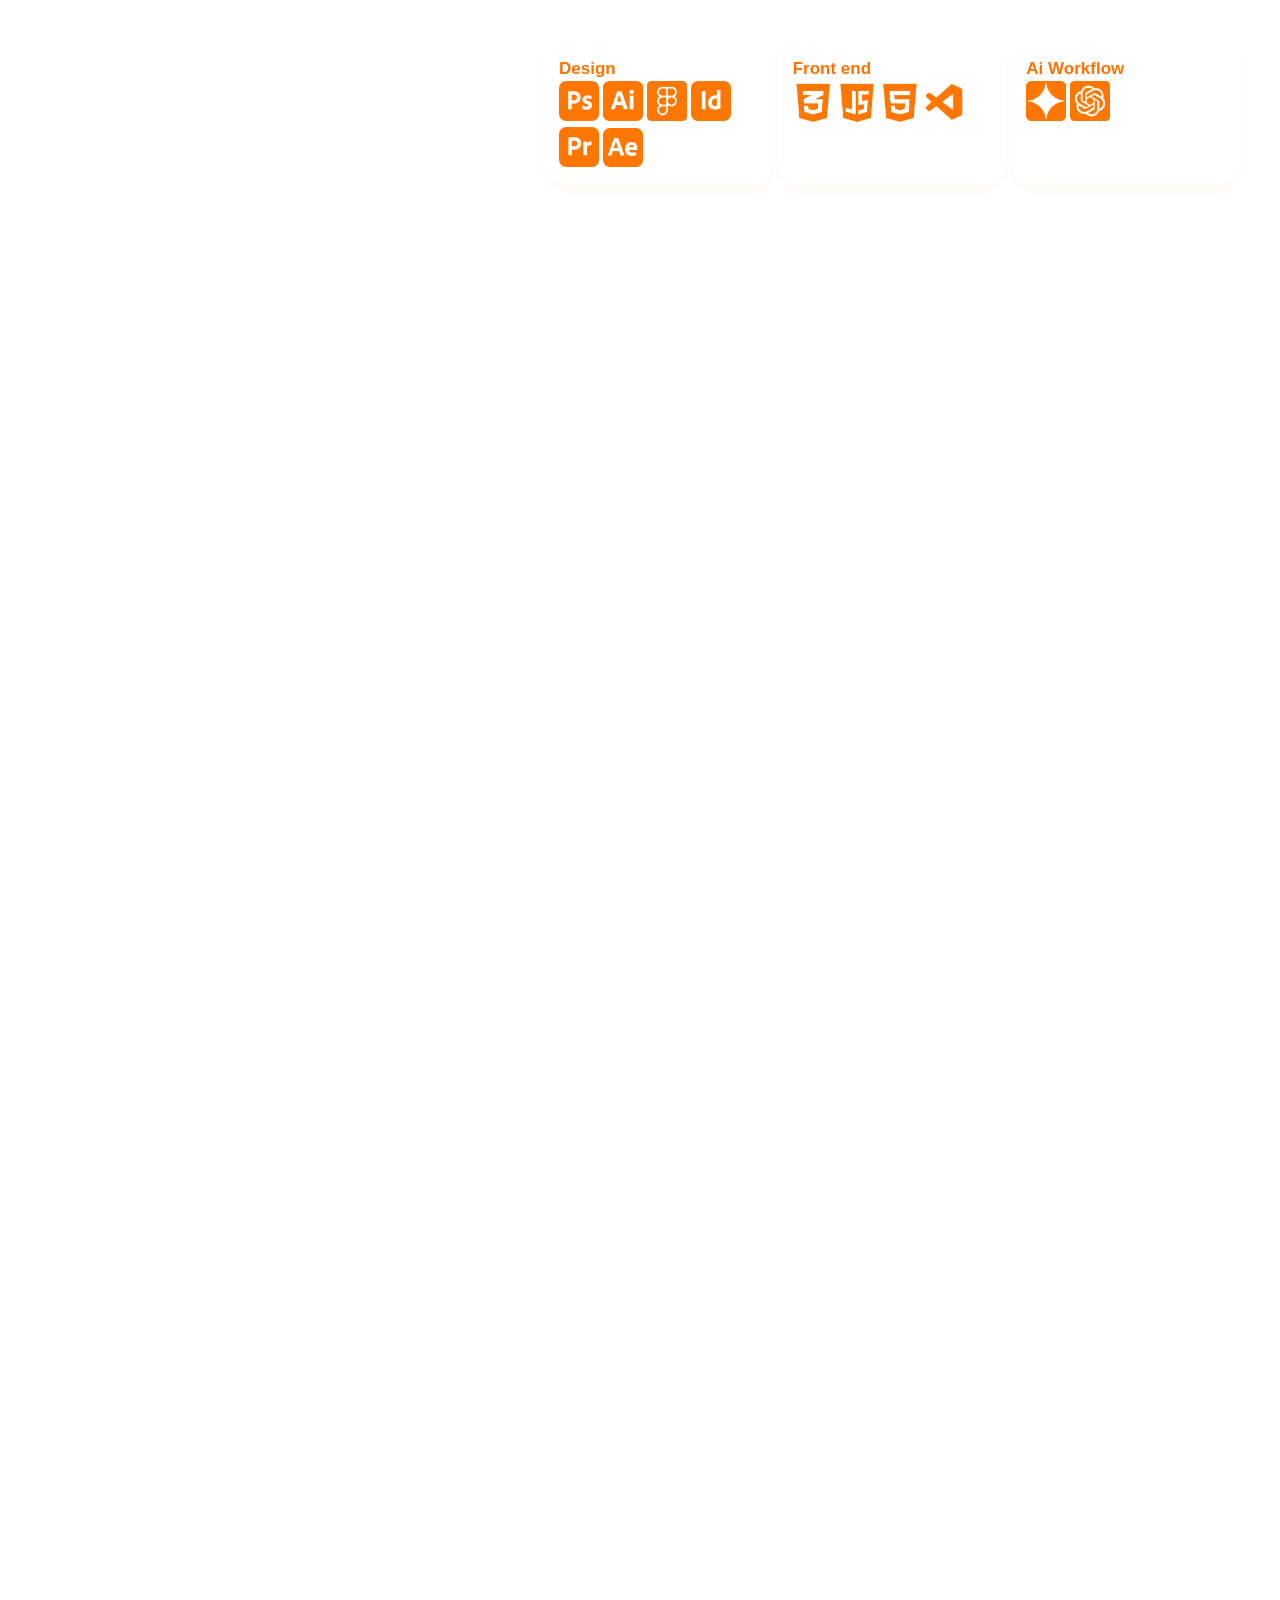
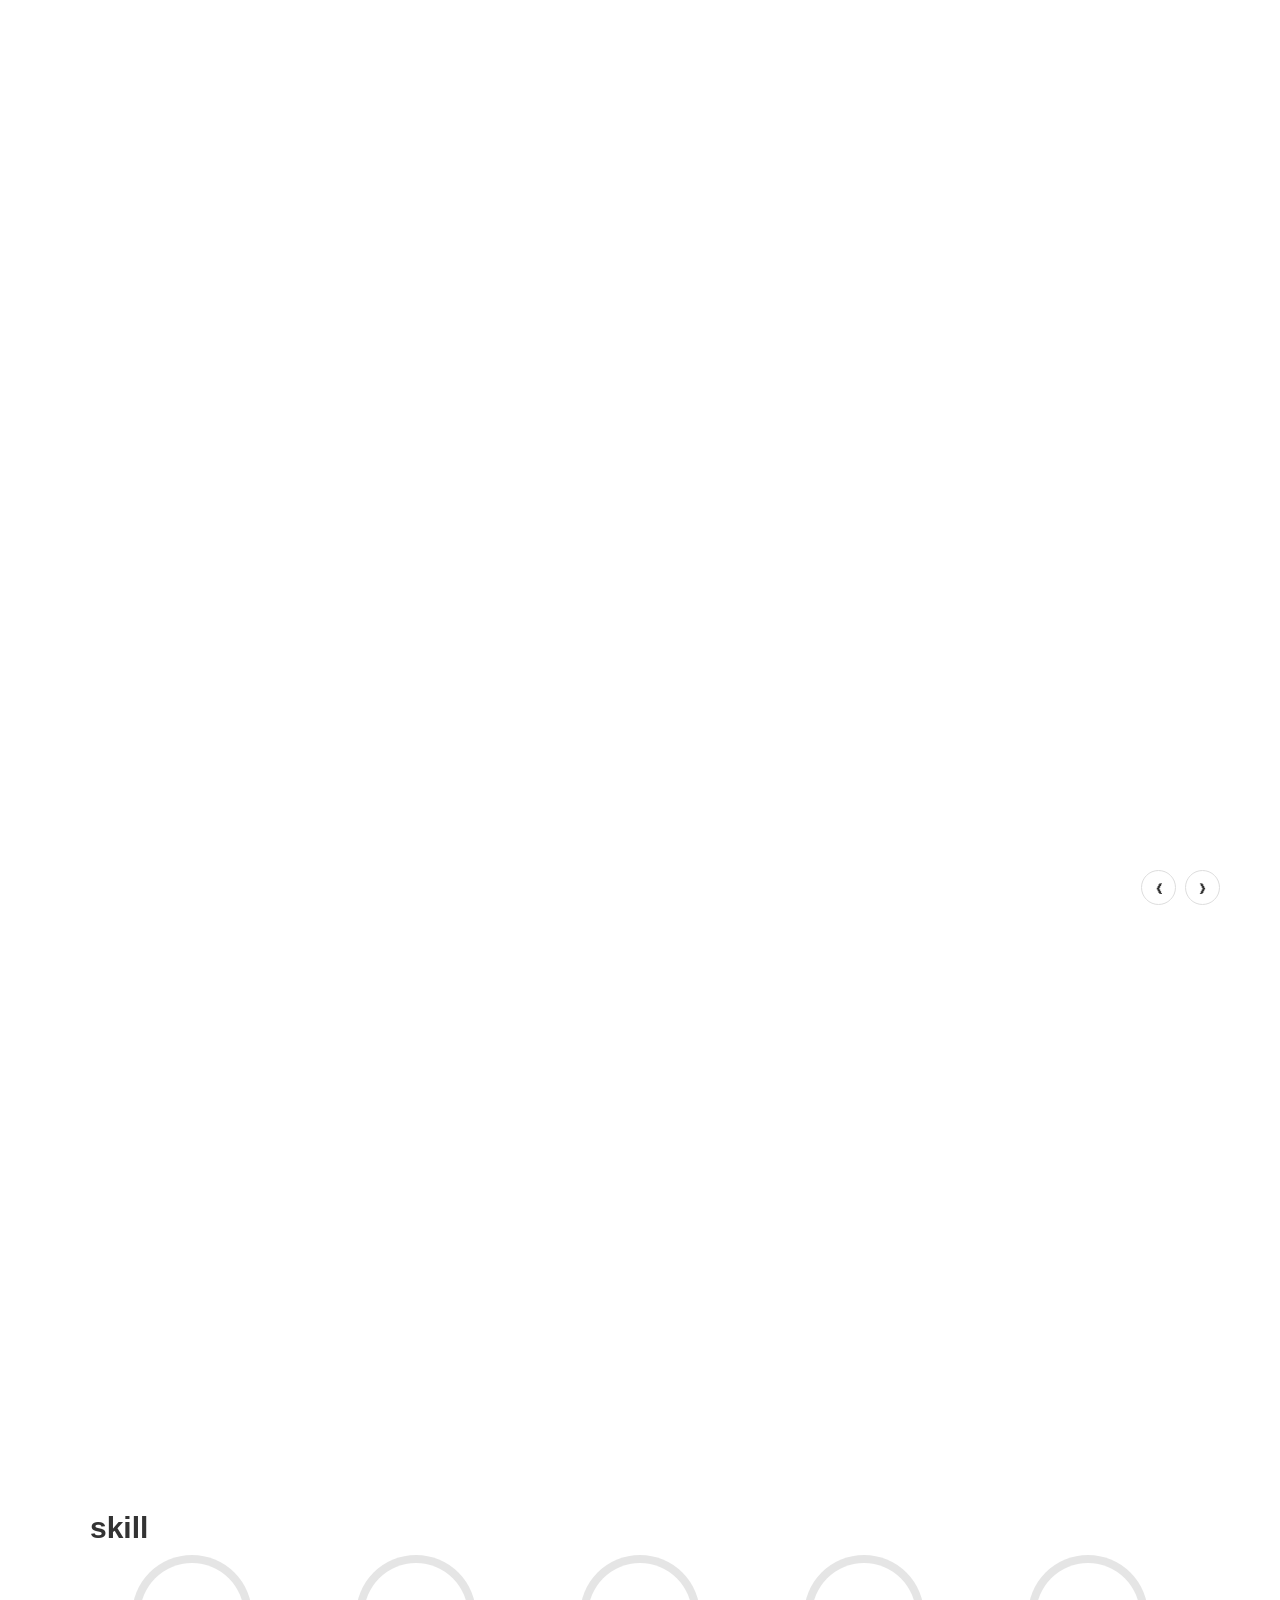
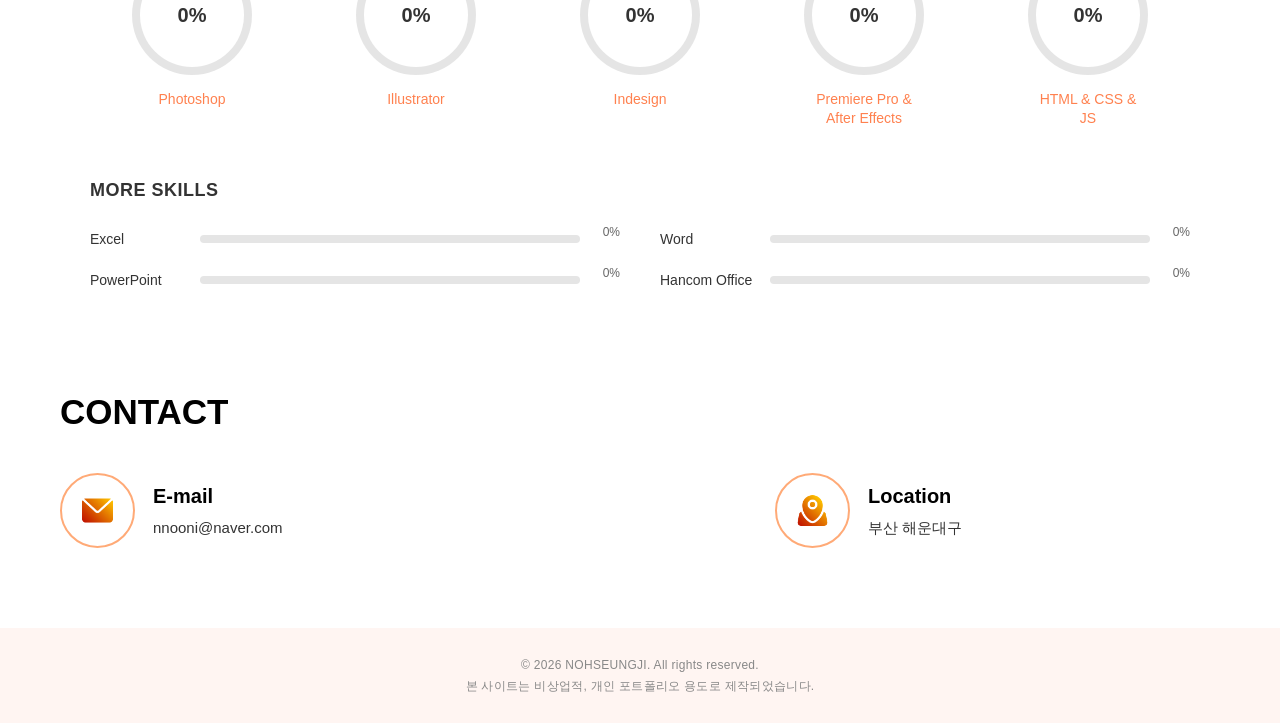
==== commit 9ac606f2: "Update index.html" ====
--- a/index.html
+++ b/index.html
@@ -311,7 +311,7 @@
             <!-- 카드 1 -->
             <a href="#" class="contents-card" data-category="Card News" data-title="2026 헤어 트렌드 카드뉴스"
                 data-desc="2026년 여름 시즌에 어울리는 헤어 컬러 정보 콘텐츠로, 주목도를 높이는 각 컬러의 무드에 맞춘 테두리 색상 변화와 통일감 있는 타이포그래피로 가독성과 시각적 재미를 모두 높였습니다."
-                data-tools="Photoshop, Figma" data-keywords="카드뉴스, Carousel, Visual Design"
+                data-tools="Photoshop, Illustrator" data-keywords="카드뉴스, Carousel, Visual Design"
                 data-img1="./img/cardnew_hair1.png" data-img2="./img/cardnew_hair2.png"
                 data-img3="./img/cardnew_hair3.png" data-img4="./img/cardnew_hair4.png"
                 data-img5="./img/cardnew_hair5.png"><img src="./img/cardnew_hair1.png" alt="보라카이">
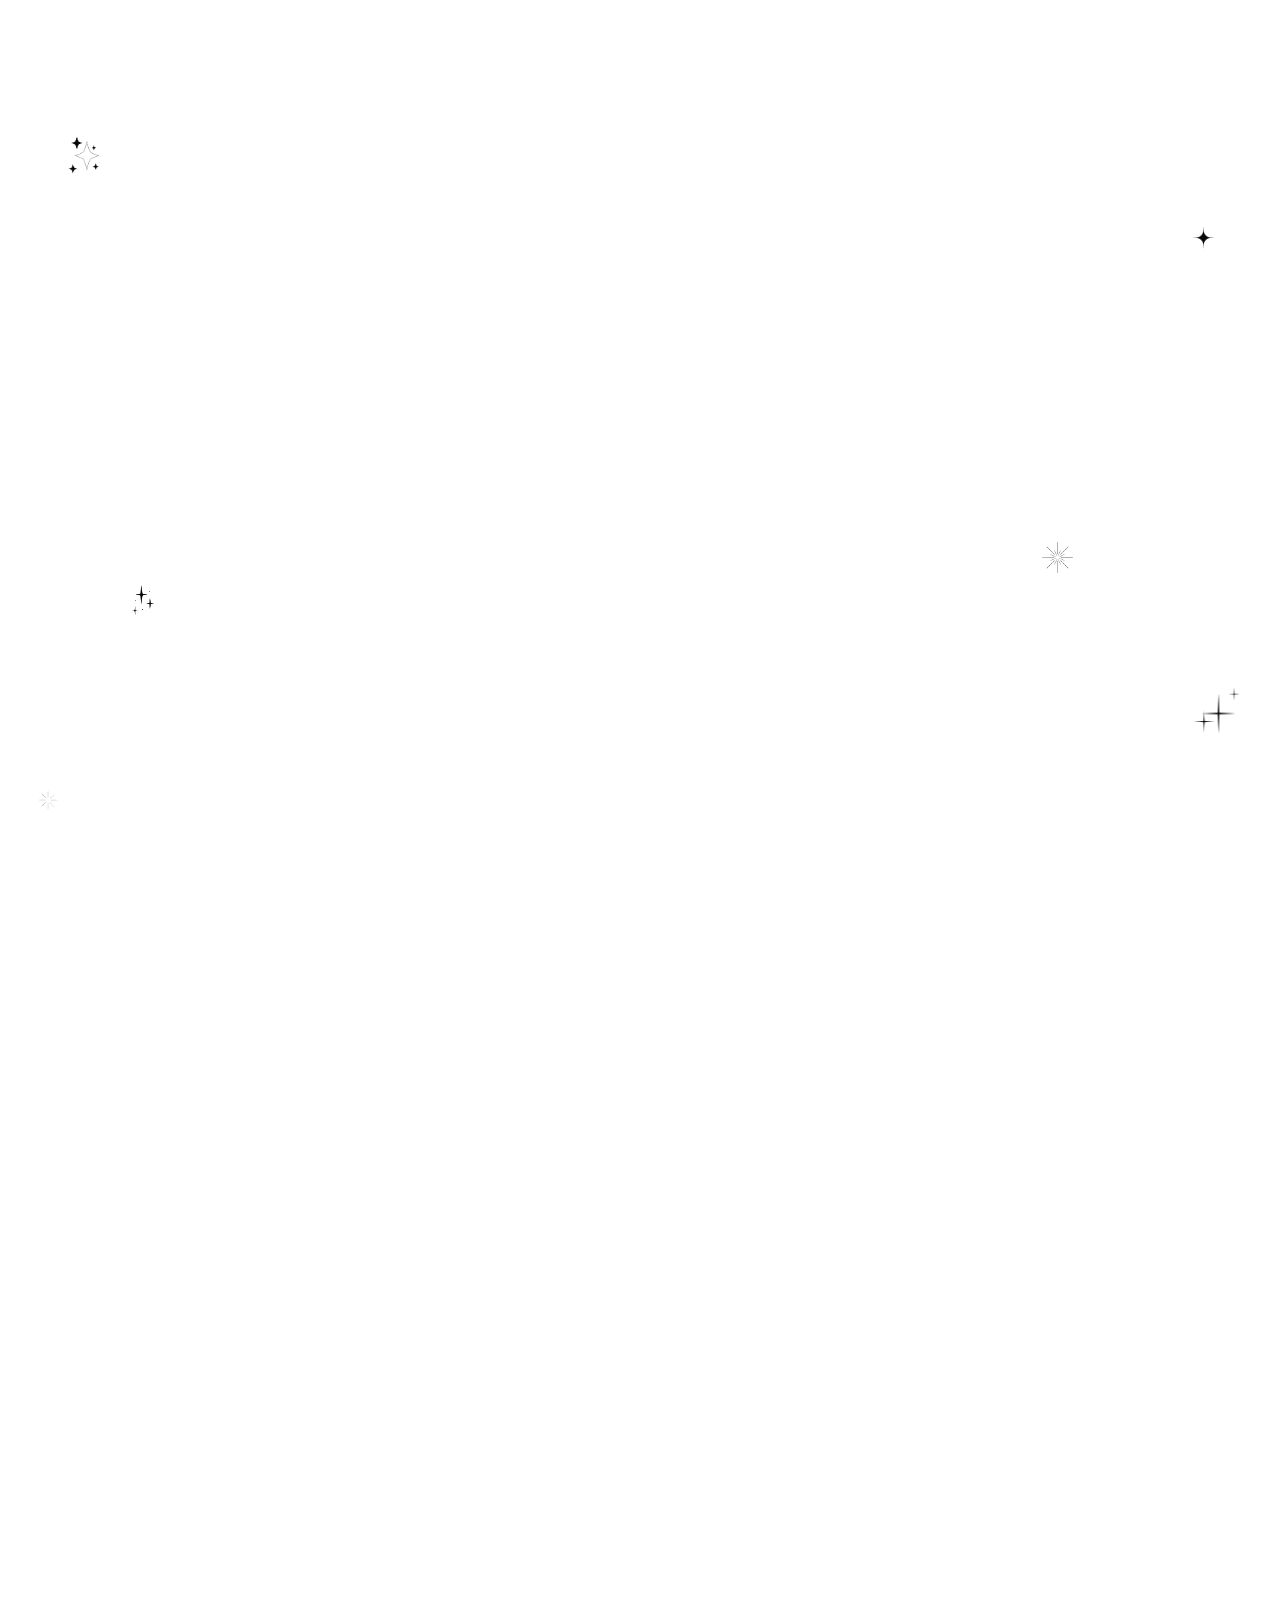
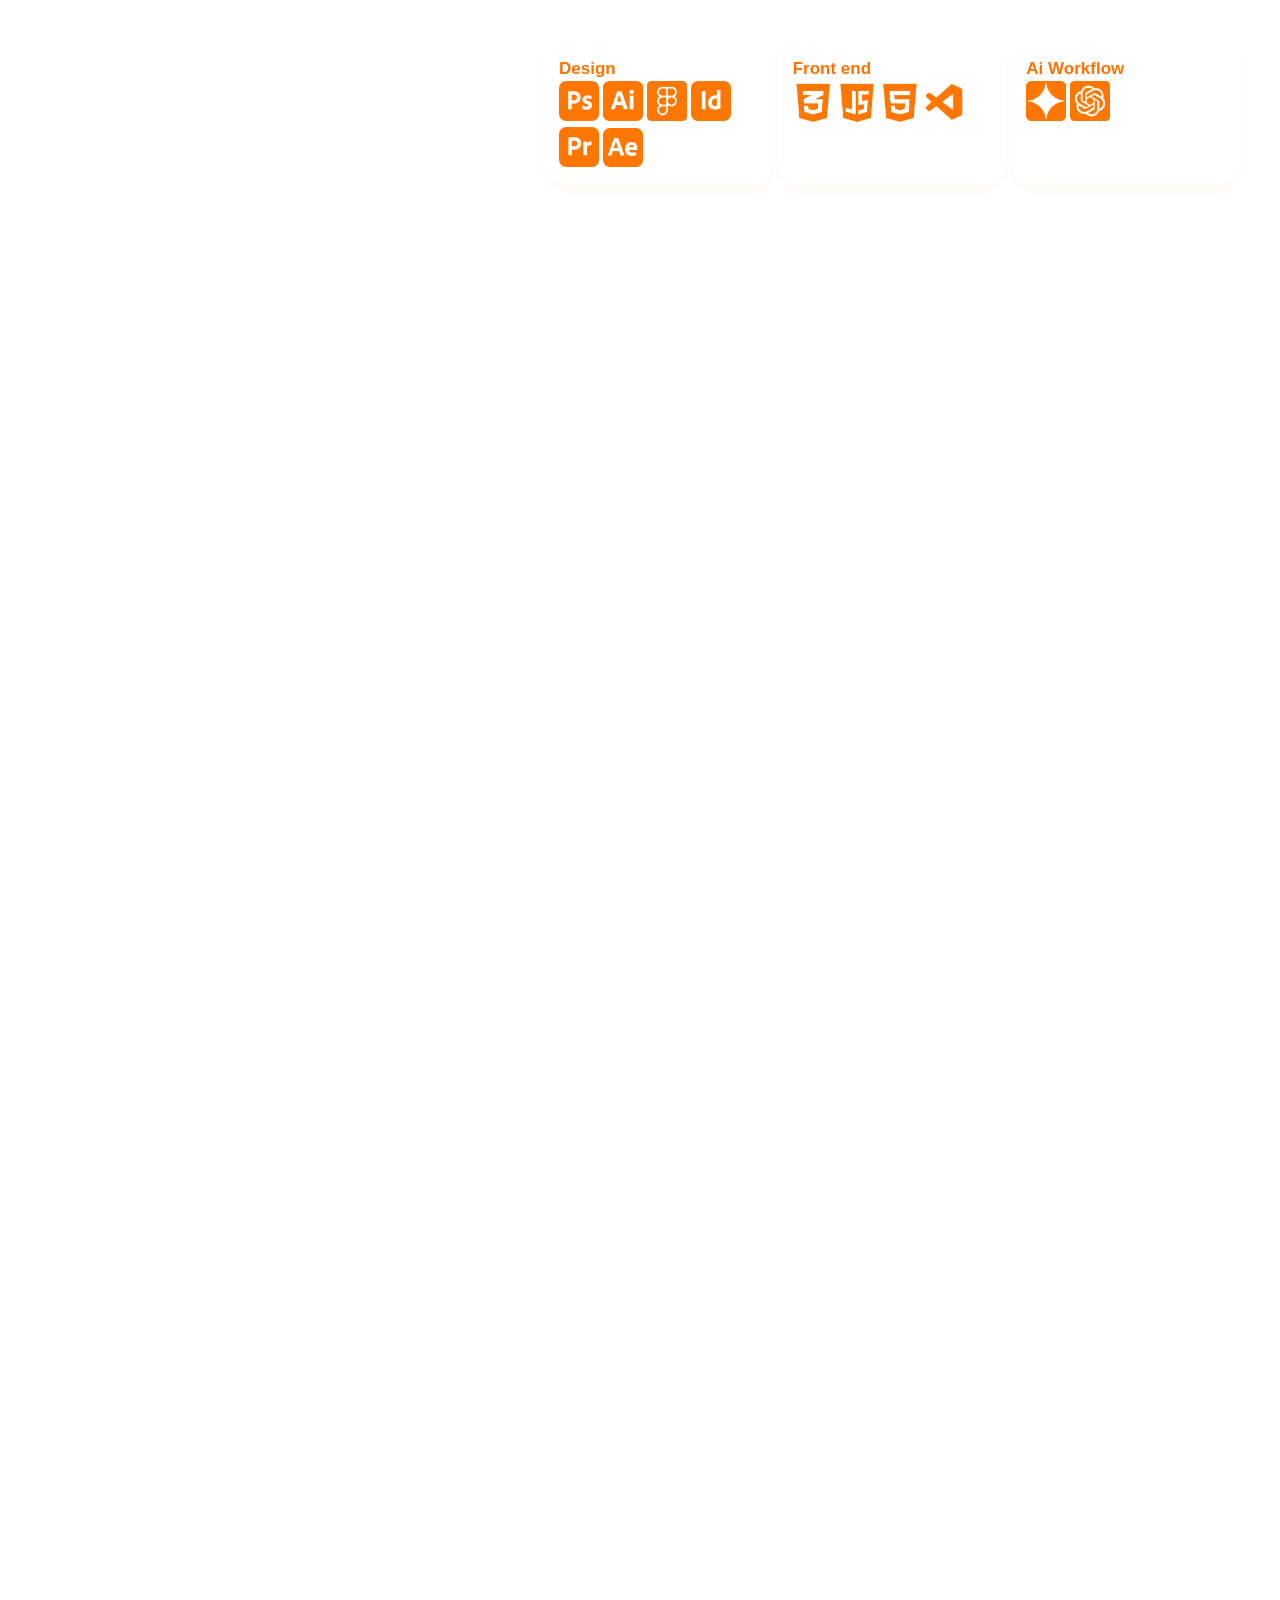
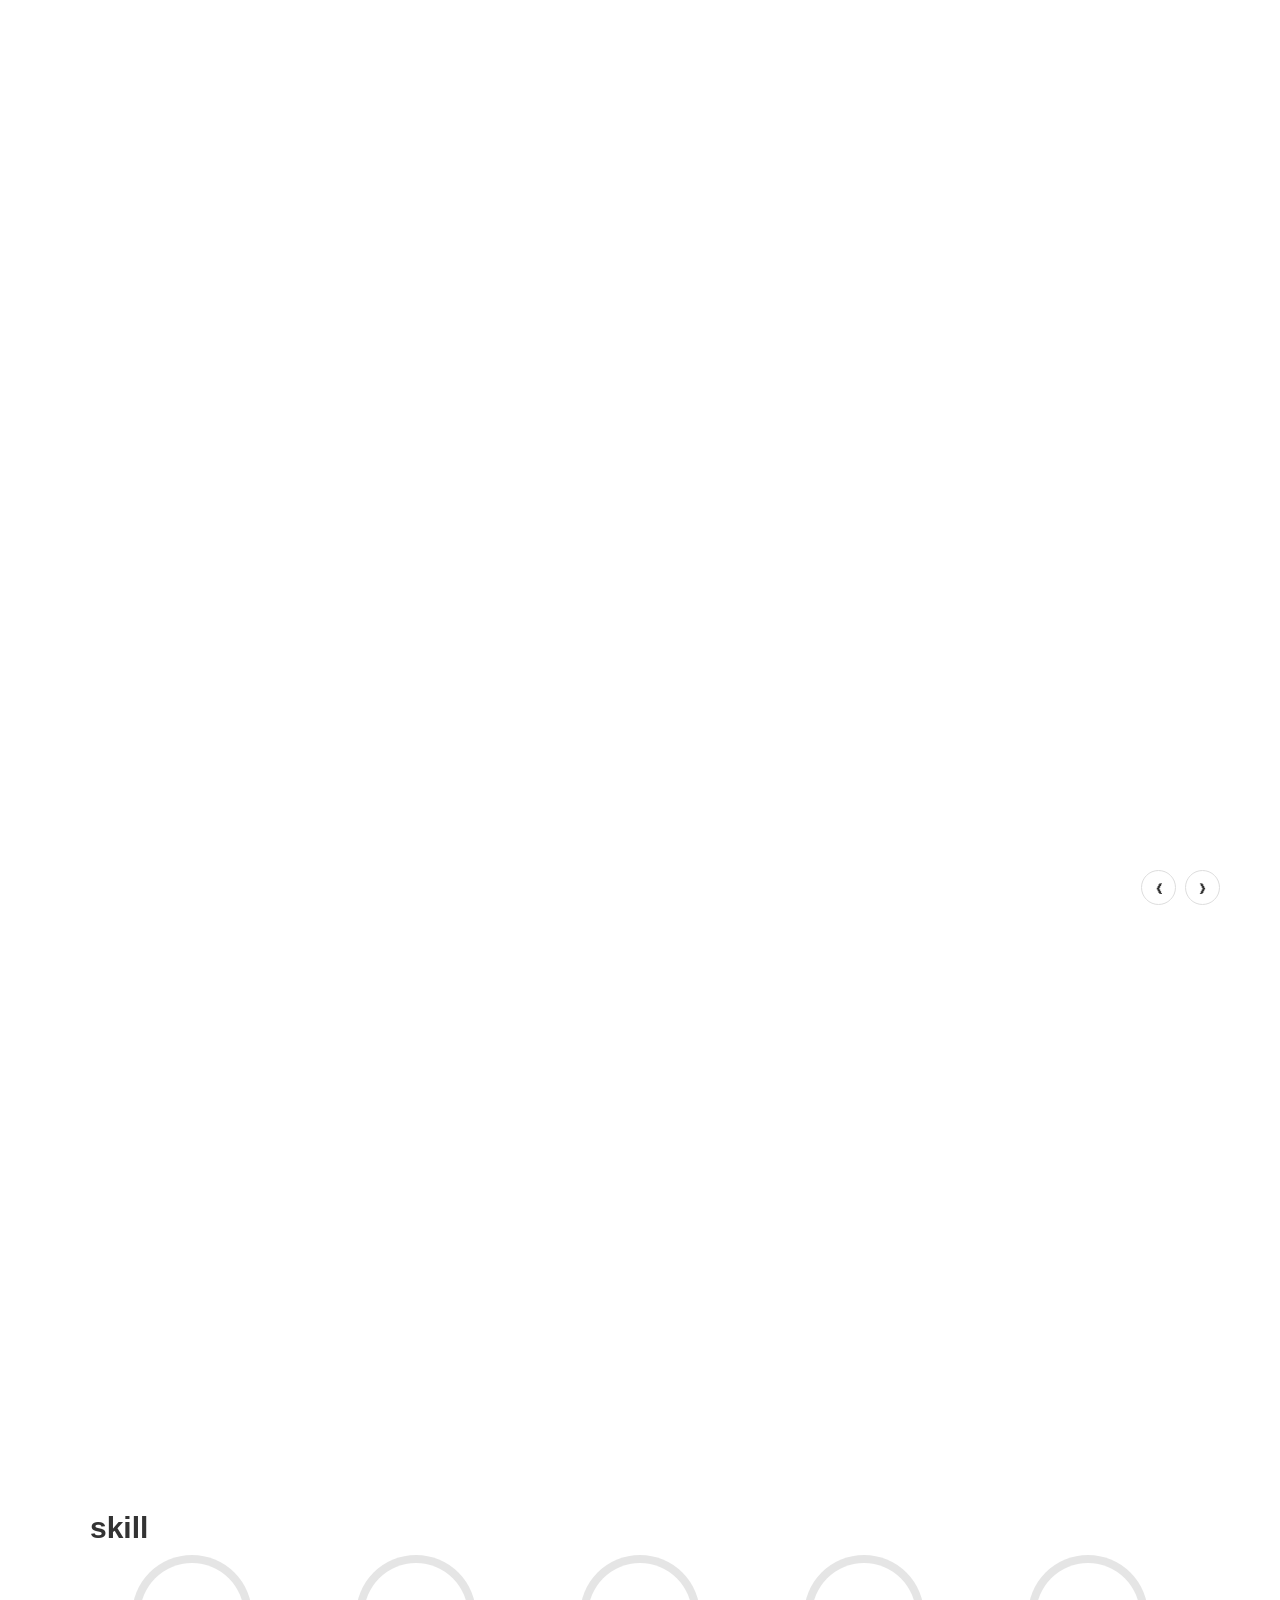
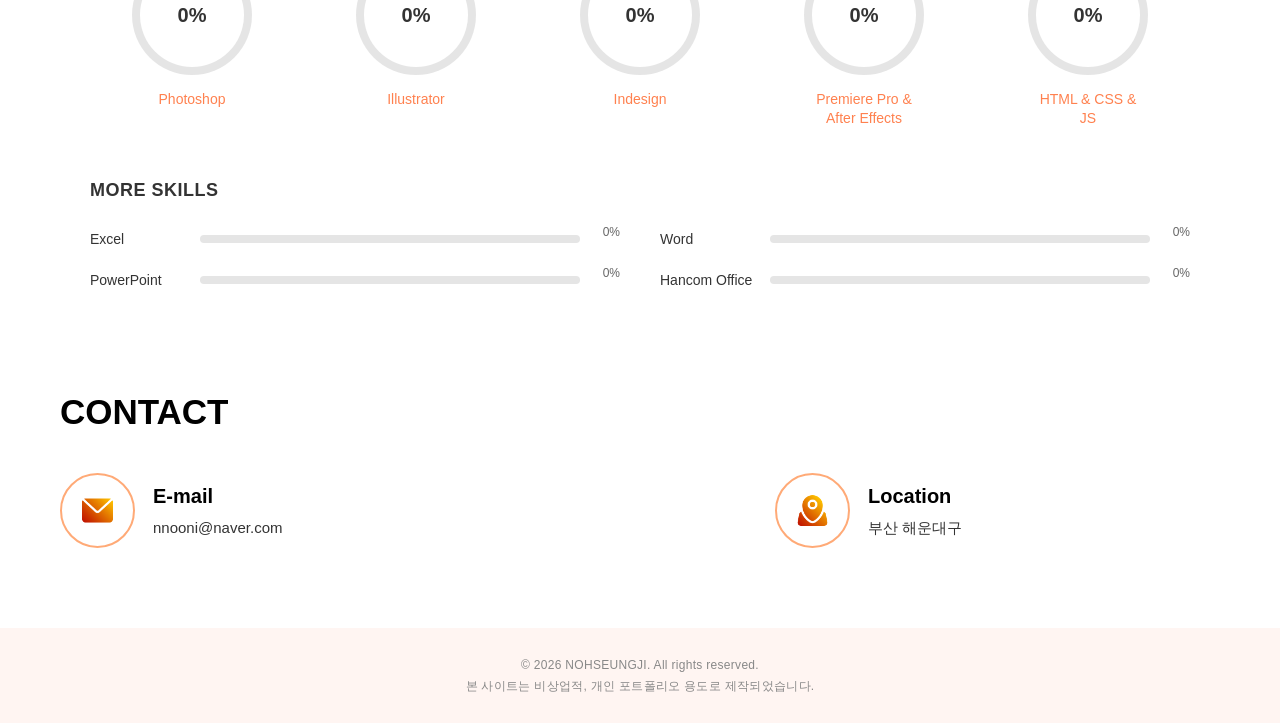
==== commit c345e192: "Update index.html" ====
--- a/index.html
+++ b/index.html
@@ -328,7 +328,7 @@
             <!-- 카드 2 -->
             <a href="#" class="contents-card" data-category="Poster" data-title="부산한상 야외홍보물"
                 data-desc="통일감 있는 타이포그래피로 가독성과 시각적 재미를 모두 높였습니다."
-                data-tools="Photoshop, Illustrator" data-keywords="카드뉴스, Carousel, Visual Design"
+                data-tools="Photoshop, Illustrator" data-keywords="Poster, Carousel, Visual Design"
                 data-img1="./img/busan_banner_3.jpg"><img src="./img/busan_banner_3.jpg" alt="보라카이">
                 <!-- 마우스 호버 시 나타날 내용 -->
                 <div class="card-hover-info">
@@ -343,7 +343,7 @@
             <!-- 카드 3 -->
                 <a href="#" class="contents-card" data-category="Banner" data-title="부산한상 야외홍보물"
                 data-desc="통일감 있는 타이포그래피로 가독성과 시각적 재미를 모두 높였습니다."
-                data-tools="Photoshop, Illustrator" data-keywords="카드뉴스, Carousel, Visual Design"
+                data-tools="Photoshop, Illustrator" data-keywords="Banner, Carousel, Visual Design"
                 data-img1="./img/busan_banner_2.jpg"><img src="./img/busan_banner_2.jpg" alt="보라카이">
                 <!--  마우스 호버 시 나타날 내용 -->
                 <div class="card-hover-info">
@@ -358,7 +358,7 @@
             <!-- 카드 4 -->
             <a href="#" class="contents-card" data-category="Poster" data-title="부산한상 야외홍보물"
                 data-desc="통일감 있는 타이포그래피로 가독성과 시각적 재미를 모두 높였습니다."
-                data-tools="Photoshop, Illustrator" data-keywords="카드뉴스, Carousel, Visual Design"
+                data-tools="Photoshop, Illustrator" data-keywords="Poster, Carousel, Visual Design"
                 data-img1="./img/busan_banner_1.jpg"><img src="./img/busan_banner_1.jpg" alt="보라카이">
                 <!--  마우스 호버 시 나타날 내용 -->
                 <div class="card-hover-info">
@@ -457,31 +457,31 @@
                 </div>
             </a>
 
-            <!-- 릴스 카드 3 -->
-            <a href="#" class="video-card" data-video="./img/ai_v1.mp4" data-category="Videos" data-title="Video"
-                data-desc="트렌디한 숏폼 플랫폼에 최적화된 9:16 세로형 포트폴리오 영상입니다. 모션의 리듬감과 빠른 템포의 편집을 활용하여 시청자의 이탈을 막고, 강렬하게 전달할 수 있도록 구성했습니다." data-tools="Gemini, Flow Ai"
+             <!-- 릴스 카드 3 -->
+            <a href="#" class="video-card" data-video="./img/v_m_5.mov"data-category="Reels" data-title="Video"
+                data-desc="트렌디한 숏폼 플랫폼에 최적화된 9:16 세로형 포트폴리오 영상입니다. 제품을 1인칭시점에서 강렬하게 전달할 수 있도록 구성했습니다." data-tools="Gemini, Capcut"
                 data-keywords="Visual Art, Concept Video, Motion">
-                <img src="./img/ai_v_m1.png" alt="영상 2 썸네일" class="thumb-img">
-                <video src="./img/ai_v1.mp4" loop muted playsinline class="hover-video"></video>
+                <img src="./img/v_5.png" alt="영상 2 썸네일" class="thumb-img">
+                <video src="./img/v_m_5.mov" loop muted playsinline class="hover-video"></video>
                 <div class="play-btn-overlay">
                     <div class="play-icon"></div>
                      <div class="card-text-wrap">
-                        <h3 class="card-title">Creater</h3>
-                        <p class="card-subtitle">character</p>
+                        <h3 class="card-title">Point of View</h3>
+                        <p class="card-subtitle">short form/p>
                     </div>
                 </div>
             </a>
             <!-- 릴스 카드 4 -->
-            <a href="#" class="video-card" data-video="./img/ball.mp4" data-category="Reels" data-title="Video"
-                data-desc="재미를 시각 효과를 연출한 디자인 모션 작업물입니다." data-tools="After Effects"
+            <a href="#" class="video-card" data-video="./img/v_m_6.mov"data-category="Reels" data-title="Video"
+                data-desc="트렌디한 숏폼 플랫폼에 최적화된 9:16 세로형 포트폴리오 영상입니다. 모션의 리듬감과 배경음의 편집을 활용하여, 강렬하게 전달할 수 있도록 구성했습니다." data-tools="After Effects"
                 data-keywords="Visual Art, Concept Video, Motion">
-                <img src="./img/ball_intro.png" alt="영상 2 썸네일" class="thumb-img">
-                <video src="./img/ball.mp4" loop muted playsinline class="hover-video"></video>
+                <img src="./img/v_6.png" alt="영상 2 썸네일" class="thumb-img">
+                <video src="./img/v_m_6.mov" loop muted playsinline class="hover-video"></video>
                 <div class="play-btn-overlay">
                     <div class="play-icon"></div>
                     <div class="card-text-wrap">
-                        <h3 class="card-title">BALL</h3>
-                        <p class="card-subtitle">JOY</p>
+                        <h3 class="card-title">Travel</h3>
+                        <p class="card-subtitle">short form</p>
                     </div>
                 </div>
             </a>
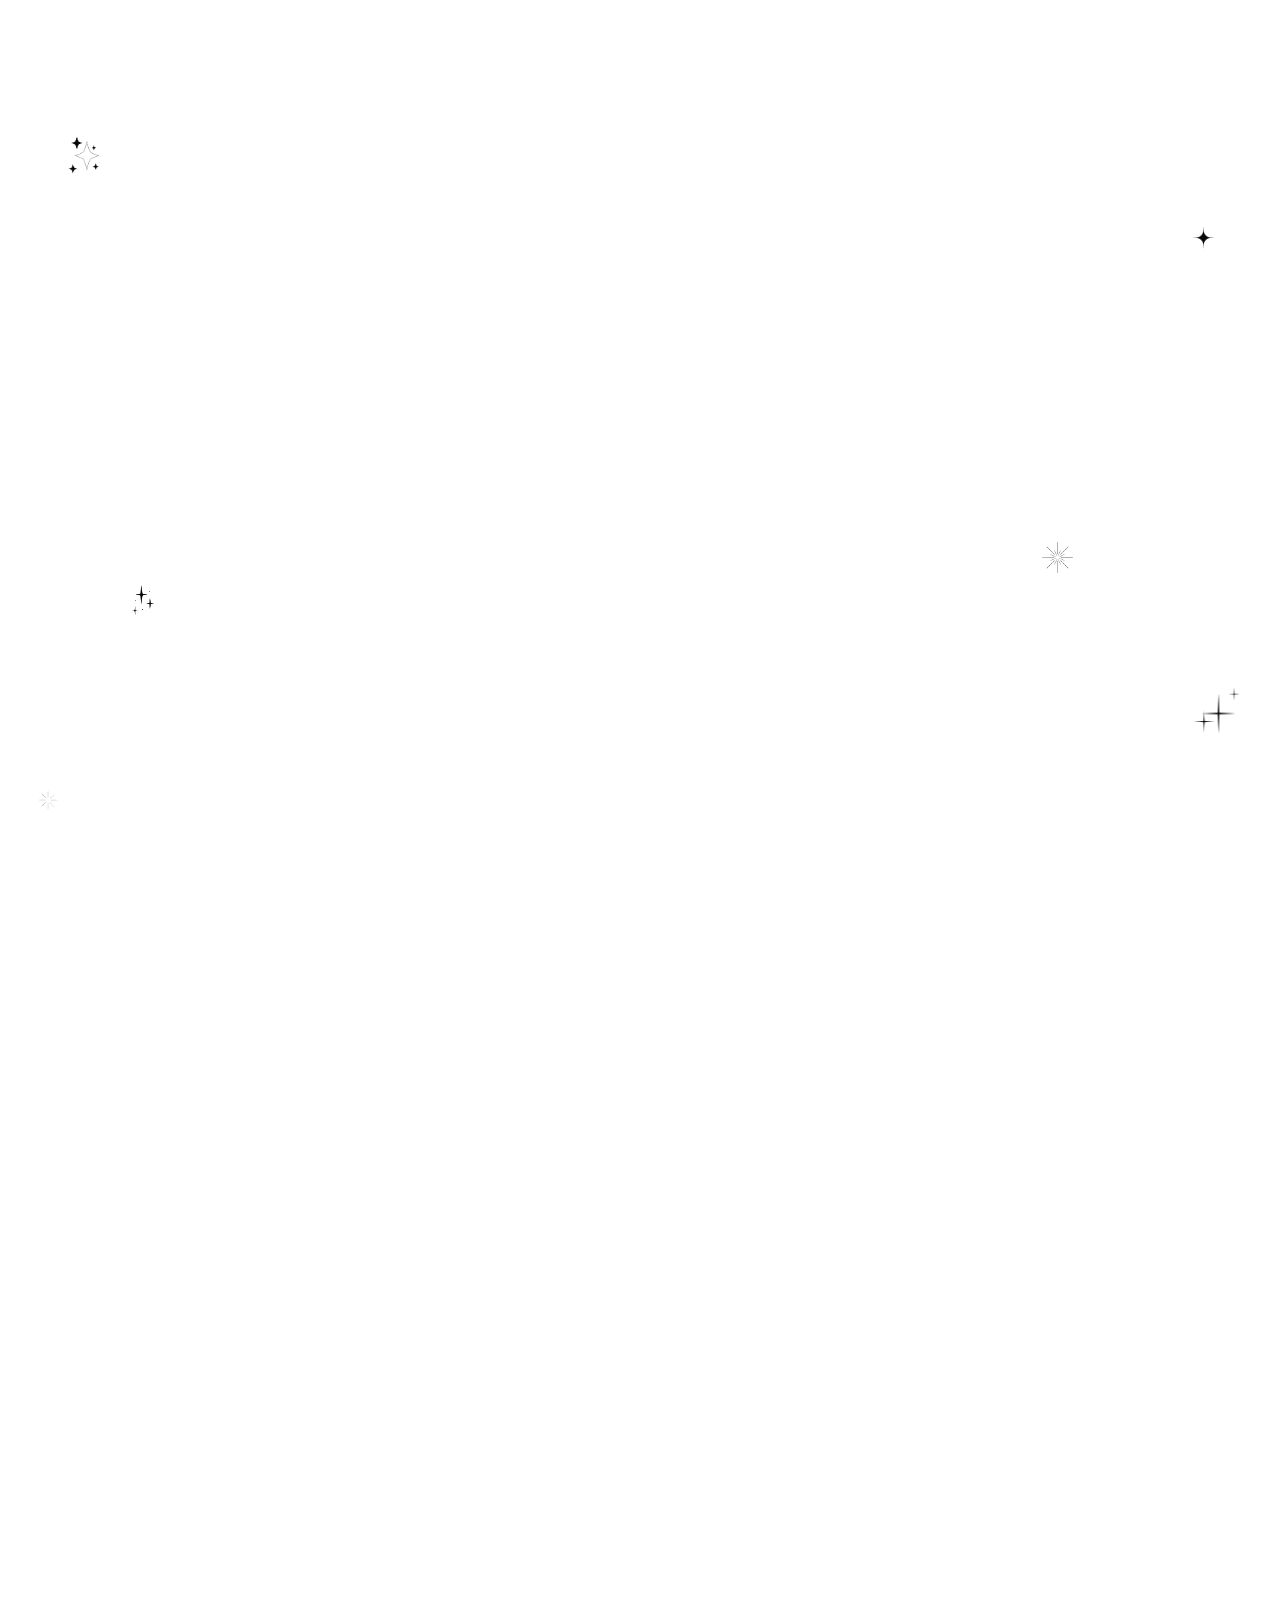
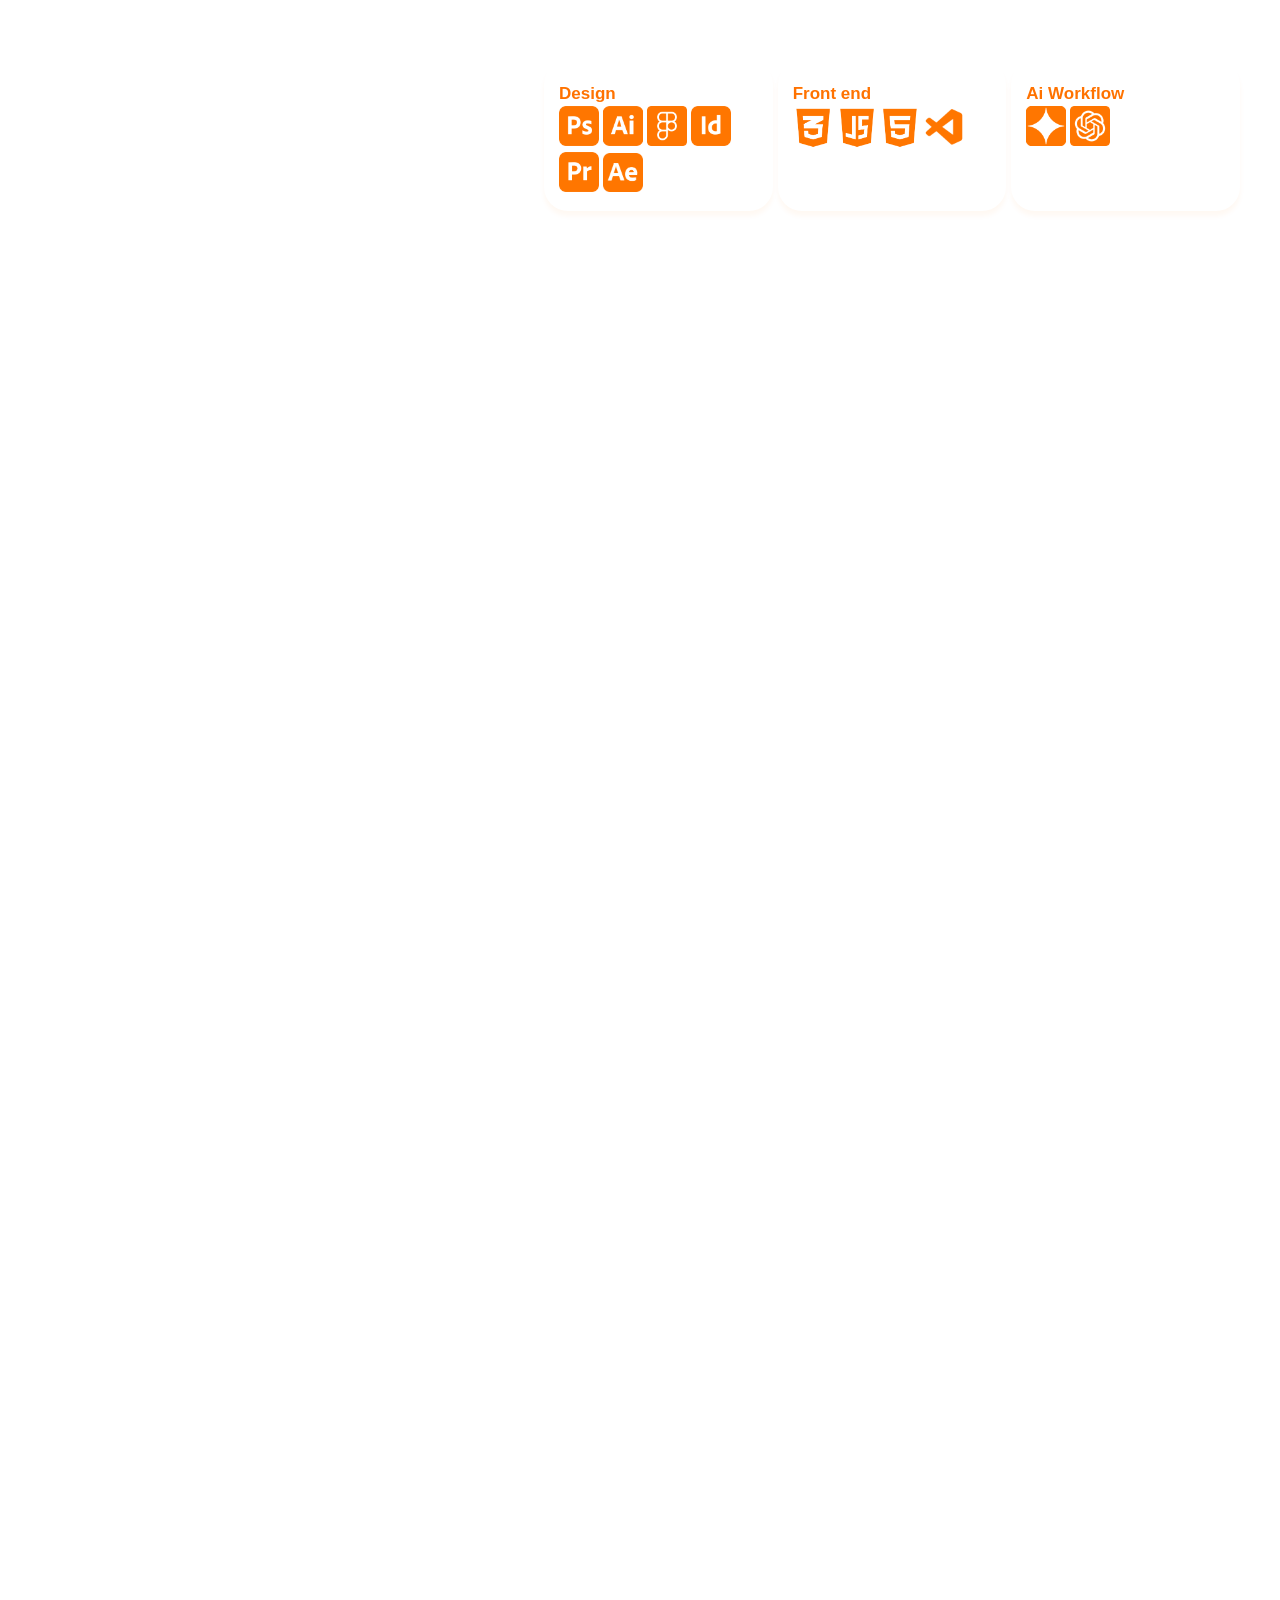
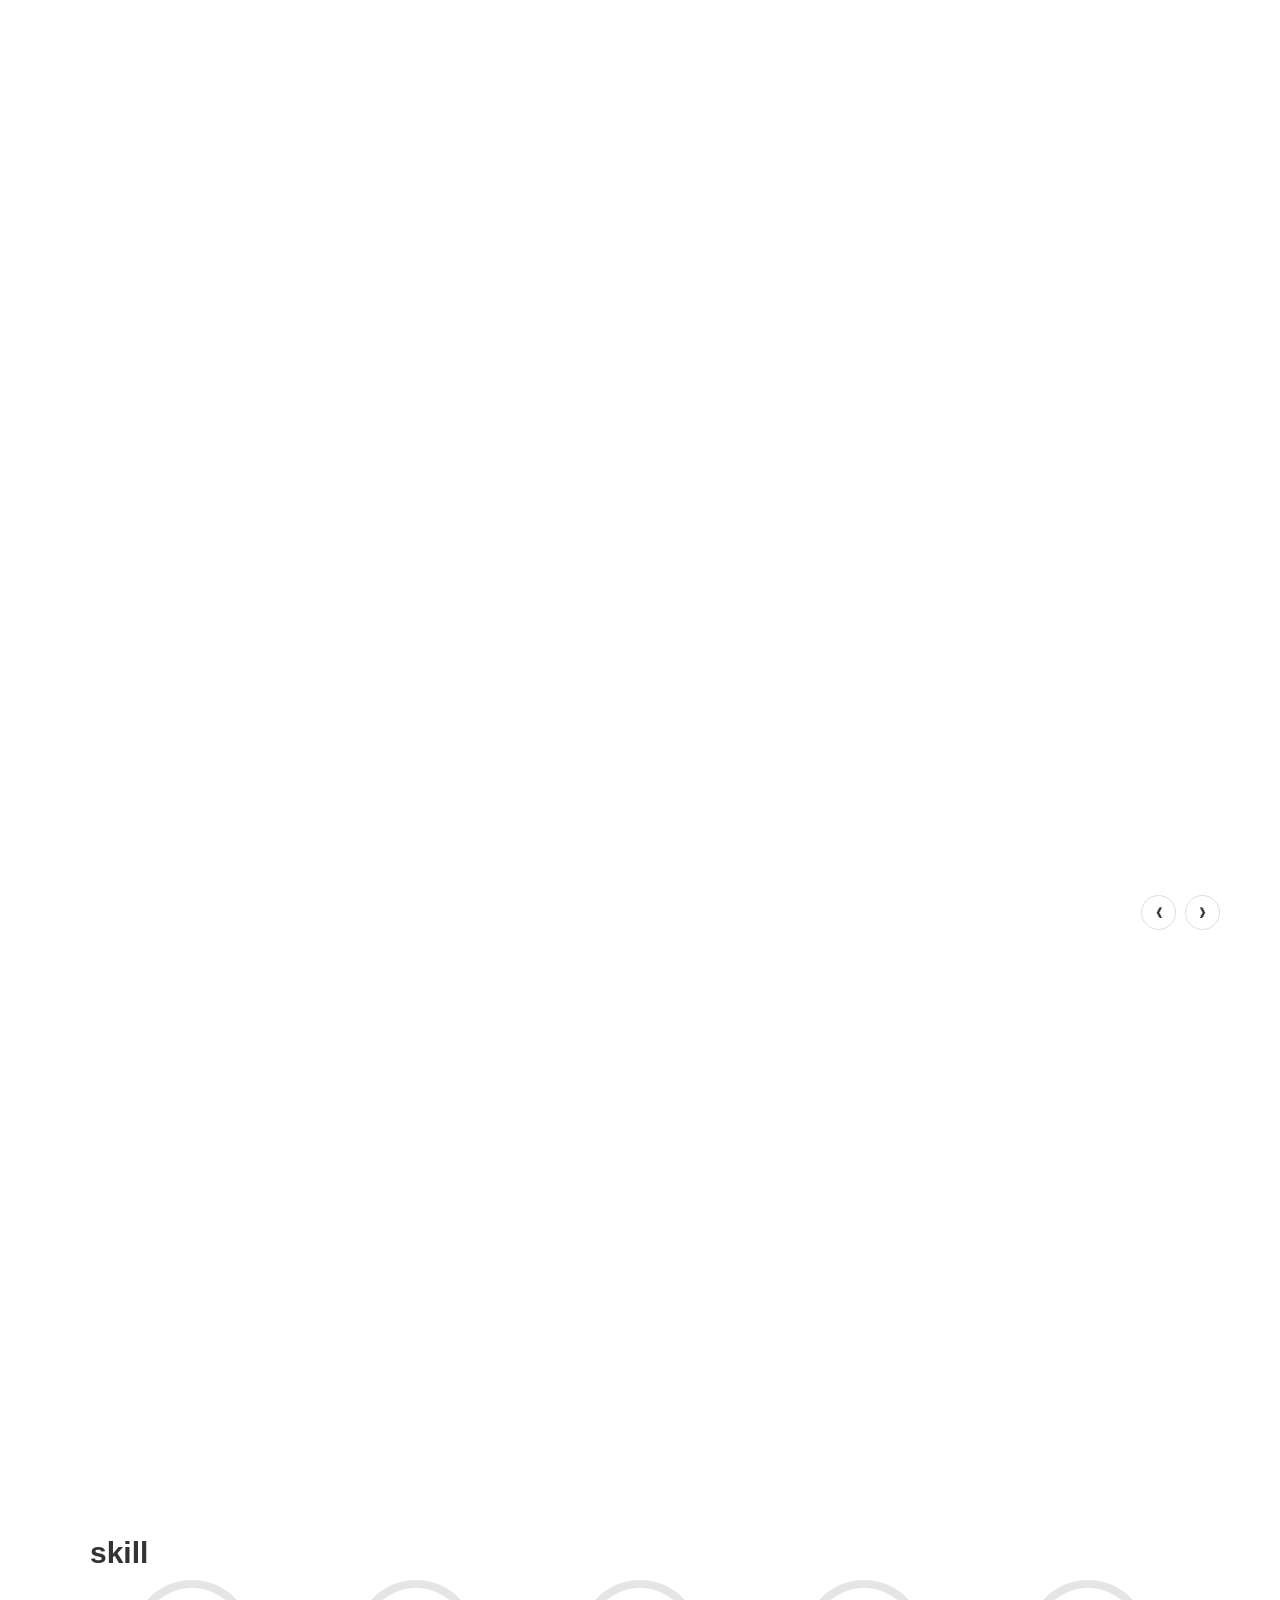
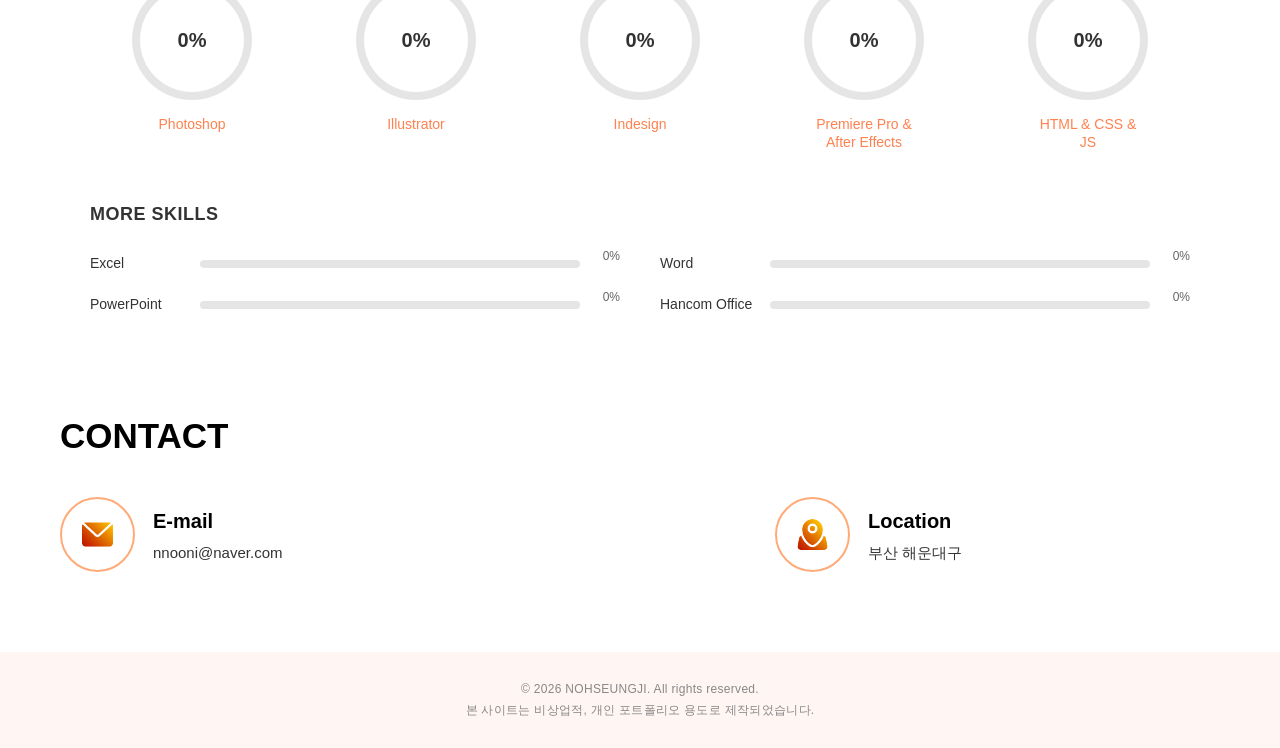
==== commit 3c109e28: "Update index.html" ====
--- a/index.html
+++ b/index.html
@@ -102,8 +102,8 @@
                                         </span>
                                     </div>
                                    
-                                    <div class="info-row text-block">
-                                        <!--  <span class="date">2013</span>-->
+                                      <div class="info-row text-block">
+                                        <span class="date">2013.02</span>
                                         <span class="value">울산대학교 회계학과 졸업</span>
                                     </div>
                                 </div>
